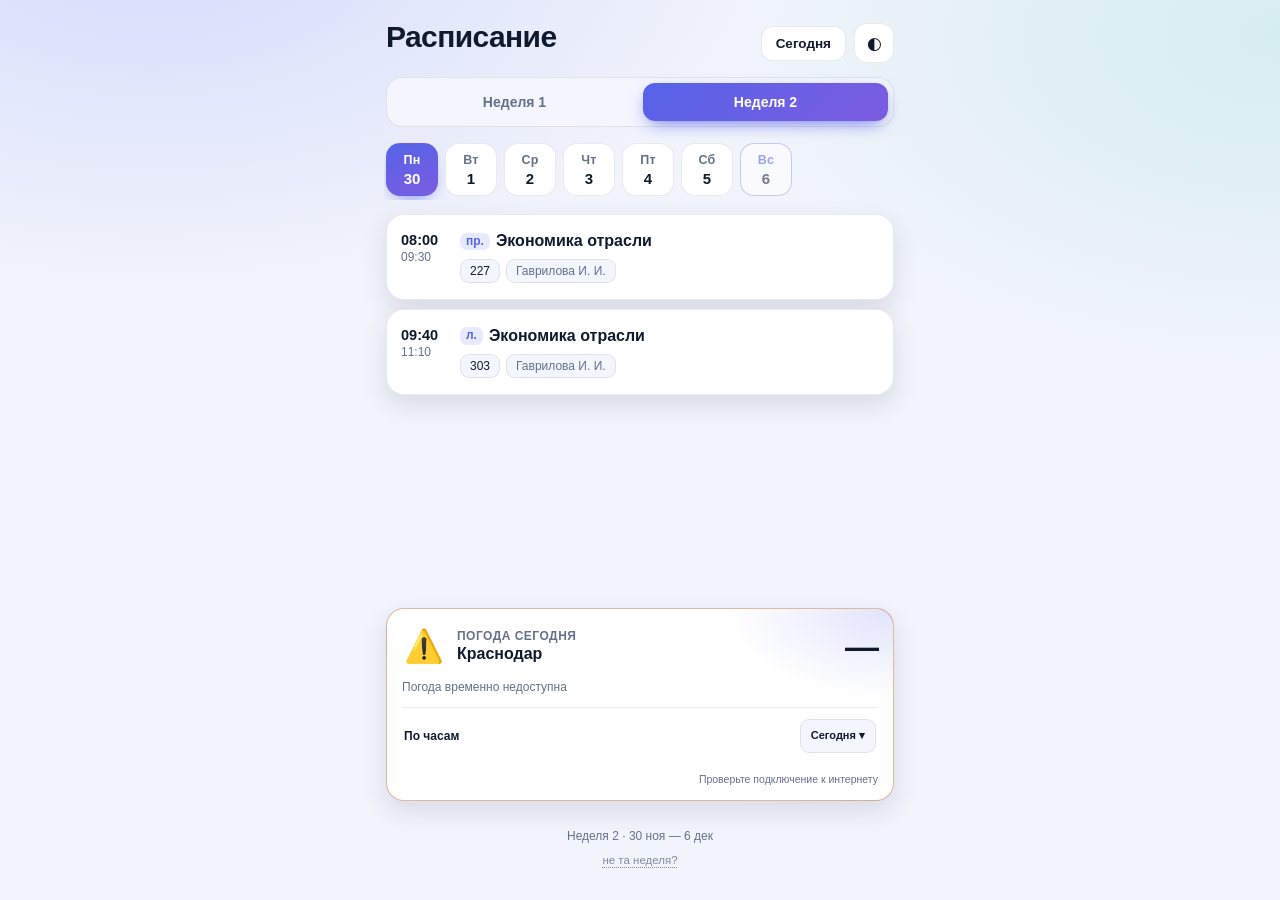
==== raspisanie-standalone.html @ 2f6483bb "Добавить всплывающую кнопку обновления" ====
<!doctype html>
<html lang="ru" data-theme="dark">
<head>
  <meta charset="utf-8">
  <meta name="viewport" content="width=device-width, initial-scale=1, viewport-fit=cover">
  <meta name="theme-color" content="#0d1220">
  <title>Расписание занятий</title>
  <link rel="icon" href="data:image/svg+xml,%3Csvg%20xmlns%3D%22http%3A%2F%2Fwww.w3.org%2F2000%2Fsvg%22%20viewBox%3D%220%200%20512%20512%22%20width%3D%22512%22%20height%3D%22512%22%3E%20%3Cdefs%3E%20%3ClinearGradient%20id%3D%22g%22%20x1%3D%220%22%20y1%3D%220%22%20x2%3D%221%22%20y2%3D%221%22%3E%20%3Cstop%20offset%3D%220%22%20stop-color%3D%22%237b8cff%22%2F%3E%20%3Cstop%20offset%3D%221%22%20stop-color%3D%22%23a78bfa%22%2F%3E%20%3C%2FlinearGradient%3E%20%3C%2Fdefs%3E%20%3Crect%20width%3D%22512%22%20height%3D%22512%22%20rx%3D%22116%22%20fill%3D%22url(%23g)%22%2F%3E%20%3Crect%20x%3D%22108%22%20y%3D%22132%22%20width%3D%22296%22%20height%3D%22252%22%20rx%3D%2240%22%20fill%3D%22%23ffffff%22%20fill-opacity%3D%220.97%22%2F%3E%20%3Crect%20x%3D%22108%22%20y%3D%22132%22%20width%3D%22296%22%20height%3D%2272%22%20rx%3D%2240%22%20fill%3D%22%23e6e9ff%22%2F%3E%20%3Crect%20x%3D%22108%22%20y%3D%22176%22%20width%3D%22296%22%20height%3D%2228%22%20fill%3D%22%23e6e9ff%22%2F%3E%20%3Crect%20x%3D%22164%22%20y%3D%22112%22%20width%3D%2226%22%20height%3D%2256%22%20rx%3D%2213%22%20fill%3D%22%232a3170%22%2F%3E%20%3Crect%20x%3D%22322%22%20y%3D%22112%22%20width%3D%2226%22%20height%3D%2256%22%20rx%3D%2213%22%20fill%3D%22%232a3170%22%2F%3E%20%3Crect%20x%3D%22148%22%20y%3D%22244%22%20width%3D%2276%22%20height%3D%2220%22%20rx%3D%2210%22%20fill%3D%22%237b8cff%22%2F%3E%20%3Crect%20x%3D%22244%22%20y%3D%22244%22%20width%3D%22120%22%20height%3D%2220%22%20rx%3D%2210%22%20fill%3D%22%23c9cffb%22%2F%3E%20%3Crect%20x%3D%22148%22%20y%3D%22294%22%20width%3D%22120%22%20height%3D%2220%22%20rx%3D%2210%22%20fill%3D%22%23c9cffb%22%2F%3E%20%3Crect%20x%3D%22288%22%20y%3D%22294%22%20width%3D%2276%22%20height%3D%2220%22%20rx%3D%2210%22%20fill%3D%22%237b8cff%22%2F%3E%20%3Crect%20x%3D%22148%22%20y%3D%22344%22%20width%3D%2276%22%20height%3D%2220%22%20rx%3D%2210%22%20fill%3D%22%23c9cffb%22%2F%3E%20%3C%2Fsvg%3E">

  <meta name="apple-mobile-web-app-capable" content="yes">
  <meta name="mobile-web-app-capable" content="yes">
  <meta name="apple-mobile-web-app-status-bar-style" content="black-translucent">
  <meta name="apple-mobile-web-app-title" content="Расписание">

  <style>
:root {
  color-scheme: dark;
  --bg: #0d1220;
  --bg-glow-1: rgba(110, 130, 255, .18);
  --bg-glow-2: rgba(70, 200, 180, .12);
  --surface: #172033;
  --surface-2: #1e2942;
  --text: #e9eefb;
  --muted: #93a1c0;
  --line: rgba(255, 255, 255, .09);
  --accent: #7b8cff;
  --accent-2: #a78bfa;
  --accent-ink: #0b1020;
  --now: #4ade80;
  --radius: 18px;
  --shadow: 0 12px 32px rgba(0, 0, 0, .32);
}

html[data-theme="light"] {
  color-scheme: light;
  --bg: #f1f4fb;
  --bg-glow-1: rgba(110, 130, 255, .22);
  --bg-glow-2: rgba(70, 200, 180, .16);
  --surface: #ffffff;
  --surface-2: #f4f6fd;
  --text: #101a2e;
  --muted: #64708c;
  --line: rgba(16, 26, 46, .09);
  --accent: #5563e8;
  --accent-2: #7c5ce0;
  --accent-ink: #ffffff;
  --now: #12a05a;
  --shadow: 0 10px 26px rgba(30, 45, 80, .12);
}

* { box-sizing: border-box; }

html, body {
  margin: 0;
  padding: 0;
  min-height: 100%;
}

body {
  background:
    radial-gradient(900px 520px at 12% -8%, var(--bg-glow-1), transparent 70%),
    radial-gradient(760px 460px at 100% 4%, var(--bg-glow-2), transparent 72%),
    var(--bg);
  background-attachment: fixed;
  color: var(--text);
  font-family: -apple-system, BlinkMacSystemFont, "Segoe UI", Roboto, "Helvetica Neue", Arial, sans-serif;
  -webkit-font-smoothing: antialiased;
  -webkit-tap-highlight-color: transparent;
}

.app {
  max-width: 540px;
  margin: 0 auto;
  min-height: 100dvh;
  display: flex;
  flex-direction: column;
  gap: 14px;
  padding: calc(env(safe-area-inset-top, 0px) + 16px) 16px calc(env(safe-area-inset-bottom, 0px) + 28px);
}

/* ---------- шапка ---------- */

.topbar {
  display: flex;
  align-items: flex-start;
  justify-content: space-between;
  gap: 12px;
  padding-top: 4px;
}

.titles h1 {
  margin: 0;
  font-size: 27px;
  font-weight: 700;
  letter-spacing: -.02em;
}

.subtitle {
  margin: 4px 0 0;
  font-size: 13.5px;
  color: var(--muted);
  min-height: 18px;
}

.topbar-actions {
  display: flex;
  align-items: center;
  gap: 8px;
  padding-top: 3px;
}

.icon-btn {
  width: 40px;
  height: 40px;
  flex: none;
  border-radius: 13px;
  border: 1px solid var(--line);
  background: var(--surface);
  color: var(--text);
  font-size: 17px;
  line-height: 1;
  cursor: pointer;
  display: grid;
  place-items: center;
  transition: transform .12s ease, background .15s ease;
}

.icon-btn:active { transform: scale(.94); }

.icon-btn.is-off {
  opacity: .45;
  filter: grayscale(.4);
}

.ghost-btn {
  border: 1px solid var(--line);
  background: var(--surface);
  color: var(--text);
  font: inherit;
  font-size: 13.5px;
  font-weight: 600;
  padding: 9px 14px;
  border-radius: 12px;
  cursor: pointer;
  transition: transform .12s ease;
}

.ghost-btn:active { transform: scale(.96); }

/* ---------- погода ---------- */

.weather-card {
  padding: 15px;
  border: 1px solid color-mix(in srgb, var(--accent) 28%, var(--line));
  border-radius: var(--radius);
  background:
    radial-gradient(220px 120px at 100% 0%, color-mix(in srgb, var(--accent) 18%, transparent), transparent 75%),
    var(--surface);
  box-shadow: var(--shadow);
}

.weather-main {
  display: flex;
  align-items: center;
  gap: 11px;
}

.weather-icon {
  width: 44px;
  height: 44px;
  display: grid;
  place-items: center;
  flex: none;
  font-size: 32px;
  line-height: 1;
}

.weather-heading { min-width: 0; }

.weather-kicker {
  margin: 0;
  font-size: 12px;
  color: var(--muted);
  text-transform: uppercase;
  letter-spacing: .04em;
  font-weight: 700;
}

.weather-place {
  margin: 2px 0 0;
  font-size: 16px;
  font-weight: 700;
}

.weather-temp {
  margin-left: auto;
  font-size: 34px;
  font-weight: 750;
  line-height: 1;
  letter-spacing: -.03em;
  font-variant-numeric: tabular-nums;
}

.weather-details {
  display: flex;
  flex-wrap: wrap;
  gap: 6px 10px;
  margin-top: 12px;
  color: var(--muted);
  font-size: 12px;
}

.weather-details span:not(:first-child)::before {
  content: '·';
  margin-right: 10px;
  color: var(--accent);
}

.weather-forecast {
  display: none;
}

.weather-day {
  min-width: 0;
  display: flex;
  flex-direction: column;
  align-items: center;
  gap: 4px;
  padding: 9px 5px 8px;
  border-radius: 12px;
  background: var(--surface-2);
  border: 1px solid var(--line);
  text-align: center;
}

.weather-day-name {
  font-size: 11px;
  color: var(--muted);
  text-transform: capitalize;
}

.weather-day-icon { font-size: 22px; line-height: 1.1; }

.weather-day-temp {
  font-size: 14px;
  font-weight: 700;
  font-variant-numeric: tabular-nums;
}

.weather-day-temp small {
  color: var(--muted);
  font-size: 12px;
  font-weight: 500;
}

.weather-day-rain {
  min-height: 14px;
  color: var(--muted);
  font-size: 10px;
  white-space: nowrap;
}

.weather-hourly-block {
  margin-top: 13px;
  padding-top: 11px;
  border-top: 1px solid var(--line);
}

.weather-hourly-label {
  display: flex;
  align-items: center;
  justify-content: space-between;
  gap: 8px;
  padding: 0 2px;
  color: var(--text);
  font-size: 12px;
  font-weight: 700;
}

.weather-day-button {
  min-height: 34px;
  padding: 6px 10px;
  border: 1px solid var(--line);
  border-radius: 9px;
  background: var(--surface-2);
  color: var(--text);
  font: inherit;
  font-size: 11px;
  font-weight: 650;
  cursor: pointer;
}

.weather-day-button:active { transform: scale(.97); }

.weather-day-menu {
  display: flex;
  flex-wrap: wrap;
  gap: 6px;
  margin-top: 8px;
  padding: 7px;
  border: 1px solid var(--line);
  border-radius: 11px;
  background: var(--surface-2);
}

.weather-day-menu[hidden] { display: none; }

.weather-day-option {
  flex: 1 1 70px;
  min-height: 32px;
  padding: 6px 8px;
  border: 1px solid var(--line);
  border-radius: 8px;
  background: var(--surface);
  color: var(--muted);
  font: inherit;
  font-size: 11px;
  cursor: pointer;
}

.weather-day-option[aria-selected="true"] {
  border-color: transparent;
  background: linear-gradient(135deg, var(--accent), var(--accent-2));
  color: var(--accent-ink);
}

.weather-hourly {
  display: flex;
  gap: 7px;
  overflow-x: auto;
  padding: 8px 2px 2px;
  scrollbar-width: thin;
  scrollbar-color: var(--accent) transparent;
  -webkit-overflow-scrolling: touch;
}

.weather-hourly::-webkit-scrollbar { height: 4px; }
.weather-hourly::-webkit-scrollbar-thumb { background: var(--accent); border-radius: 99px; }

.weather-hour {
  flex: 0 0 57px;
  display: flex;
  flex-direction: column;
  align-items: center;
  gap: 4px;
  padding: 7px 4px 6px;
  border: 1px solid var(--line);
  border-radius: 10px;
  background: var(--surface-2);
  text-align: center;
}

.weather-hour-time {
  color: var(--muted);
  font-size: 10px;
  white-space: nowrap;
}

.weather-hour-icon { font-size: 20px; line-height: 1.1; }
.weather-hour strong { font-size: 13px; font-variant-numeric: tabular-nums; }
.weather-hour-rain { color: var(--muted); font-size: 10px; }
.weather-hourly-empty { color: var(--muted); font-size: 11px; padding: 8px 2px; }

.weather-status {
  margin: 10px 0 0;
  color: var(--muted);
  font-size: 10.5px;
  text-align: right;
}

.weather-card.is-loading { opacity: .72; }
.weather-card.is-error { border-color: color-mix(in srgb, var(--orange, #d5803b) 45%, var(--line)); }

/* ---------- переключатель недель ---------- */

.week-switch {
  display: flex;
  gap: 6px;
  padding: 5px;
  background: var(--surface-2);
  border: 1px solid var(--line);
  border-radius: 16px;
}

.week-switch button {
  flex: 1 1 0;
  min-width: 0;
  padding: 11px 8px;
  border: 0;
  border-radius: 12px;
  background: transparent;
  color: var(--muted);
  font: inherit;
  font-size: 14px;
  font-weight: 600;
  white-space: nowrap;
  overflow: hidden;
  text-overflow: ellipsis;
  cursor: pointer;
  transition: background .18s ease, color .18s ease, box-shadow .18s ease;
}

.week-switch button[aria-selected="true"] {
  background: linear-gradient(135deg, var(--accent), var(--accent-2));
  color: var(--accent-ink);
  box-shadow: 0 6px 18px -6px var(--accent);
}

/* ---------- дни ---------- */

.day-tabs {
  display: flex;
  gap: 7px;
  overflow-x: auto;
  overflow-y: hidden;
  scrollbar-width: none;
  -webkit-overflow-scrolling: touch;
  padding: 2px 2px 4px;
  margin: 0 -2px;
}

.day-tabs::-webkit-scrollbar { display: none; }

.day-tab {
  flex: 0 0 auto;
  min-width: 52px;
  padding: 9px 10px 8px;
  border-radius: 14px;
  border: 1px solid var(--line);
  background: var(--surface);
  color: var(--muted);
  cursor: pointer;
  display: flex;
  flex-direction: column;
  align-items: center;
  gap: 3px;
  font: inherit;
  transition: background .18s ease, color .18s ease, transform .12s ease, border-color .18s ease;
}

.day-tab:active { transform: scale(.96); }

.day-tab .d-name {
  font-size: 12.5px;
  font-weight: 600;
  letter-spacing: .02em;
}

.day-tab .d-date {
  font-size: 15px;
  font-weight: 700;
  color: var(--text);
}

.day-tab[aria-current="true"] {
  border-color: color-mix(in srgb, var(--accent) 55%, transparent);
}

.day-tab.is-today .d-name { color: var(--accent); }

.day-tab[aria-selected="true"] {
  background: linear-gradient(160deg, var(--accent), var(--accent-2));
  border-color: transparent;
  color: var(--accent-ink);
  box-shadow: 0 8px 20px -10px var(--accent);
}

.day-tab[aria-selected="true"] .d-date,
.day-tab[aria-selected="true"] .d-name { color: var(--accent-ink); }

.day-tab.is-empty { opacity: .55; }

/* ---------- список пар ---------- */

.content {
  display: flex;
  flex-direction: column;
  gap: 9px;
  flex: 1 1 auto;
}

.content.still .lesson { animation: none; }

/* ---------- плашка-отчёт «до начала пары» ---------- */

.status {
  display: flex;
  flex-direction: column;
  gap: 2px;
  padding: 14px 16px;
  border-radius: var(--radius);
  border: 1px solid color-mix(in srgb, var(--accent) 38%, transparent);
  background:
    linear-gradient(180deg, color-mix(in srgb, var(--accent) 14%, transparent), transparent 70%),
    var(--surface);
  box-shadow: var(--shadow);
}

.status-label {
  font-size: 12px;
  font-weight: 600;
  letter-spacing: .04em;
  text-transform: uppercase;
  color: var(--muted);
}

.status-value {
  font-size: 30px;
  font-weight: 750;
  line-height: 1.15;
  letter-spacing: -.02em;
  color: var(--text);
  font-variant-numeric: tabular-nums;
}

.status-sub {
  font-size: 13px;
  color: var(--muted);
  overflow-wrap: anywhere;
}

.status-live {
  border-color: color-mix(in srgb, var(--now) 45%, transparent);
  background:
    linear-gradient(180deg, color-mix(in srgb, var(--now) 14%, transparent), transparent 70%),
    var(--surface);
}

.status-live .status-value { color: var(--now); }

.status-done {
  flex-direction: row;
  align-items: baseline;
  gap: 8px;
  border-color: var(--line);
  background: var(--surface);
  box-shadow: none;
}

.status-done .status-label { color: var(--text); }

.t-left {
  margin-top: 3px;
  font-size: 11px;
  font-weight: 700;
  color: var(--accent);
  white-space: nowrap;
}

.lesson.now .t-left { color: var(--now); }

.lesson {
  position: relative;
  display: flex;
  gap: 13px;
  align-items: flex-start;
  padding: 14px 14px 14px 12px;
  background: var(--surface);
  border: 1px solid var(--line);
  border-radius: var(--radius);
  box-shadow: var(--shadow);
  animation: rise .26s ease both;
}

@keyframes rise {
  from { opacity: 0; transform: translateY(6px); }
  to { opacity: 1; transform: none; }
}

.lesson.past { opacity: .5; }

.lesson.now {
  border-color: color-mix(in srgb, var(--now) 55%, transparent);
  box-shadow: 0 0 0 1px color-mix(in srgb, var(--now) 30%, transparent), var(--shadow);
}

.lesson-time {
  flex: 0 0 auto;
  display: flex;
  flex-direction: column;
  gap: 2px;
  padding-top: 1px;
  min-width: 46px;
  font-variant-numeric: tabular-nums;
}

.lesson-time .t-start {
  font-size: 14.5px;
  font-weight: 700;
}

.lesson-time .t-end {
  font-size: 12px;
  color: var(--muted);
}

.lesson-body {
  min-width: 0;
  flex: 1 1 auto;
}

.lesson-subject {
  margin: 0;
  font-size: 16px;
  font-weight: 650;
  line-height: 1.3;
  overflow-wrap: anywhere;
  padding-right: 54px;
}

.lesson-subject .kind {
  display: inline-block;
  margin-right: 6px;
  padding: 1px 6px;
  border-radius: 7px;
  background: var(--accent-soft, rgba(123, 140, 255, .18));
  color: var(--accent);
  font-size: 12px;
  font-weight: 700;
  vertical-align: 1.5px;
}

.lesson-meta {
  margin: 7px 0 0;
  display: flex;
  flex-wrap: wrap;
  gap: 6px;
}

.chip {
  display: inline-flex;
  align-items: center;
  gap: 4px;
  padding: 4px 9px;
  border-radius: 9px;
  background: var(--surface-2);
  border: 1px solid var(--line);
  font-size: 12px;
  color: var(--muted);
  font-weight: 500;
}

.chip.room { color: var(--text); }

.lesson-note {
  margin: 7px 0 0;
  font-size: 12.5px;
  color: var(--muted);
  font-style: italic;
}

.badge-now {
  position: absolute;
  top: 11px;
  right: 11px;
  font-size: 10.5px;
  font-weight: 700;
  letter-spacing: .04em;
  text-transform: uppercase;
  color: var(--now);
  background: color-mix(in srgb, var(--now) 14%, transparent);
  border: 1px solid color-mix(in srgb, var(--now) 35%, transparent);
  border-radius: 999px;
  padding: 3px 8px;
}

/* ---------- пустое состояние ---------- */

.empty {
  display: flex;
  flex-direction: column;
  align-items: center;
  justify-content: center;
  gap: 8px;
  text-align: center;
  padding: 52px 18px;
  color: var(--muted);
  border: 1px dashed var(--line);
  border-radius: var(--radius);
  background: color-mix(in srgb, var(--surface) 55%, transparent);
}

.empty .emoji { font-size: 34px; line-height: 1; }
.empty .title { font-size: 15.5px; font-weight: 650; color: var(--text); }
.empty .hint { font-size: 13px; max-width: 260px; line-height: 1.45; }

/* ---------- подвал ---------- */

.footnote {
  margin-top: auto;
  padding-top: 12px;
  display: flex;
  flex-direction: column;
  align-items: center;
  gap: 4px;
  font-size: 12px;
  color: var(--muted);
  line-height: 1.5;
}

.link-btn {
  border: 0;
  background: none;
  padding: 3px 6px;
  font: inherit;
  font-size: 11.5px;
  color: var(--muted);
  text-decoration: underline;
  text-decoration-style: dotted;
  text-underline-offset: 3px;
  cursor: pointer;
  opacity: .8;
}

.link-btn:active { opacity: 1; }

@media (min-width: 480px) {
  .titles h1 { font-size: 30px; }
  .lesson { padding: 16px 16px 16px 14px; }
}

@media (max-width: 370px) {
  .weather-details { gap: 5px 8px; }
  .weather-details span:not(:first-child)::before { margin-right: 8px; }
  .weather-day-rain { font-size: 9px; }
}

.app-update-btn {
  position: fixed;
  z-index: 20;
  left: 50%;
  bottom: calc(env(safe-area-inset-bottom, 0px) + 16px);
  transform: translateX(-50%);
  min-height: 44px;
  max-width: calc(100vw - 32px);
  padding: 11px 18px;
  border: 1px solid color-mix(in srgb, var(--accent) 55%, transparent);
  border-radius: 13px;
  background: linear-gradient(135deg, var(--accent), var(--accent-2));
  color: var(--accent-ink);
  font: inherit;
  font-size: 13px;
  font-weight: 750;
  box-shadow: 0 10px 28px color-mix(in srgb, var(--accent) 38%, transparent);
  cursor: pointer;
  animation: update-pop .22s ease both;
}

.app-update-btn:disabled { opacity: .75; cursor: wait; }

@keyframes update-pop {
  from { opacity: 0; transform: translate(-50%, 12px); }
  to { opacity: 1; transform: translate(-50%, 0); }
}

@media (prefers-reduced-motion: reduce) {
  *, *::before, *::after { animation: none !important; transition: none !important; }
}

</style>
</head>
<body>
  <div class="app">
    <header class="topbar">
      <div class="titles">
        <h1>Расписание</h1>
        <p class="subtitle" id="groupName"></p>
      </div>
      <div class="topbar-actions">
        <button type="button" class="ghost-btn" id="todayBtn" hidden>Сегодня</button>
        <button type="button" class="icon-btn" id="themeBtn" aria-label="Сменить тему" title="Сменить тему">◐</button>
      </div>
    </header>

    <div class="week-switch" id="weekSwitch" role="tablist" aria-label="Выбор недели"></div>

    <nav class="day-tabs" id="dayTabs" aria-label="День недели"></nav>

    <main class="content" id="content"></main>

    <section class="weather-card is-loading" id="weatherCard" aria-labelledby="weatherTitle">
      <div class="weather-main">
        <div class="weather-icon" id="weatherIcon" aria-hidden="true">☀️</div>
        <div class="weather-heading">
          <p class="weather-kicker" id="weatherTitle">Погода сегодня</p>
          <p class="weather-place">Краснодар</p>
        </div>
        <div class="weather-temp" id="weatherTemp" aria-label="Температура">—</div>
      </div>
      <div class="weather-details" id="weatherDetails"></div>
      <div class="weather-forecast" id="weatherForecast" aria-label="Прогноз на ближайшие дни"></div>
      <div class="weather-hourly-block">
        <div class="weather-hourly-label">
          <span>По часам</span>
          <button type="button" class="weather-day-button" id="weatherDayButton" aria-haspopup="listbox" aria-expanded="false">Сегодня ▾</button>
        </div>
        <div class="weather-day-menu" id="weatherDayMenu" role="listbox" hidden></div>
        <div class="weather-hourly" id="weatherHourly" aria-label="Почасовой прогноз"></div>
      </div>
      <p class="weather-status" id="weatherStatus">Загружаем прогноз…</p>
    </section>

    <footer class="footnote" id="footnote"></footer>
  </div>

  <button type="button" class="app-update-btn" id="appUpdateBtn" hidden>
    Обновить приложение
  </button>

  <script>
/*
  ДАННЫЕ РАСПИСАНИЯ
  -----------------
  Всё расписание живёт здесь. Приложение (app.js) рисует его само.

  zones:
    days  — mon, tue, wed, thu, fri, sat, sun (день можно не указывать, если пар нет)
    пара  — start/end "ЧЧ:ММ", subject, kind ("пр." / "л." / "лаб."),
            room, teacher, note (необязательно)

  weeks — список недель. Их может быть 2, 3, сколько угодно:
          приложение переключает их по кругу.

  meta.semesterStart — понедельник недели №1 (или любая дата внутри неё).
          От этой даты считается, какая неделя идёт сейчас.
*/

globalThis.SCHEDULE = {
  meta: {
    group: "",                        // можно вписать группу — появится под заголовком
    semesterStart: "2026-09-01",      // от этой даты считается номер недели
    minutesOnly: false,               // true — счётчик всегда только в минутах («474 мин»),
                                      // false — с часами для долгих промежутков («7 ч 54 мин»)
    notifyBefore: 120,                // за сколько минут до первой пары напоминать
  },

  weeks: [
    {
      label: "Неделя 1",
      days: {
        mon: [
          { start: "08:00", end: "09:30", kind: "пр.", subject: "Технология разработки ПО", room: "119", teacher: "Цебренко К. Н." },
          { start: "09:40", end: "11:10", kind: "л.",  subject: "Экономика отрасли", room: "303", teacher: "Гаврилова И. И." },
        ],
        tue: [
          { start: "08:00", end: "09:30", kind: "л.",  subject: "Основы предпринимательства", room: "303", teacher: "Шаулухова Н. Б." },
          { start: "09:40", end: "11:10", kind: "пр.", subject: "Безопасность жизнедеятельности", room: "227", teacher: "Горовенко Д. В." },
          { start: "11:30", end: "13:00", kind: "пр.", subject: "Теория вероятностей и мат. статистика", room: "227", teacher: "Селюдина О. В." },
        ],
        wed: [
          { start: "09:40", end: "11:10", kind: "л.",  subject: "Безопасность жизнедеятельности", room: "303", teacher: "Горовенко Д. В." },
          { start: "11:30", end: "13:00", kind: "пр.", subject: "Технология разработки и защиты БД", room: "126", teacher: "Бобровская Н. С." },
        ],
        thu: [
          { start: "08:00", end: "09:30", kind: "пр.", subject: "Технология разработки ПО", room: "119", teacher: "Цебренко К. Н." },
          { start: "09:40", end: "11:10", kind: "л.",  subject: "Технология разработки и защиты БД", room: "303", teacher: "Бобровская Н. С." },
        ],
        fri: [
          { start: "08:00", end: "09:30", kind: "л.",  subject: "Технология разработки ПО", room: "303", teacher: "Цебренко К. Н." },
          { start: "09:40", end: "11:10", kind: "пр.", subject: "Технология разработки и защиты БД", room: "126", teacher: "Бобровская Н. С." },
          { start: "11:30", end: "13:00", kind: "л.",  subject: "Психология общения", room: "303", teacher: "Шаповалова Е. В." },
        ],
        sat: [
          { start: "08:00", end: "09:30", kind: "пр.", subject: "Основы предпринимательства", room: "227", teacher: "Шаулухова Н. Б." },
          { start: "09:40", end: "11:10", kind: "пр.", subject: "Физическая культура", room: "с/зал" },
          { start: "11:30", end: "13:00", kind: "пр.", subject: "Иностранный язык", room: "227", teacher: "Говоруха Я. А." },
        ],
        sun: [],
      },
    },

    {
      label: "Неделя 2",
      days: {
        mon: [
          { start: "08:00", end: "09:30", kind: "пр.", subject: "Экономика отрасли", room: "227", teacher: "Гаврилова И. И." },
          { start: "09:40", end: "11:10", kind: "л.",  subject: "Экономика отрасли", room: "303", teacher: "Гаврилова И. И." },
        ],
        tue: [
          { start: "08:00", end: "09:30", kind: "л.",  subject: "Теория вероятностей и мат. статистика", room: "303", teacher: "Селюдина О. В." },
          { start: "09:40", end: "11:10", kind: "пр.", subject: "Безопасность жизнедеятельности", room: "227", teacher: "Горовенко Д. В." },
        ],
        wed: [
          { start: "09:40", end: "11:10", kind: "л.",  subject: "Безопасность жизнедеятельности", room: "303", teacher: "Горовенко Д. В." },
          { start: "11:30", end: "13:00", kind: "пр.", subject: "Технология разработки и защиты БД", room: "126", teacher: "Бобровская Н. С." },
          { start: "13:10", end: "14:40", kind: "пр.", subject: "Психология общения", room: "201", teacher: "Шаповалова Е. В." },
        ],
        thu: [
          { start: "08:00", end: "09:30", kind: "пр.", subject: "Технология разработки ПО", room: "119", teacher: "Цебренко К. Н." },
          { start: "09:40", end: "11:10", kind: "л.",  subject: "Технология разработки и защиты БД", room: "303", teacher: "Бобровская Н. С." },
        ],
        fri: [
          { start: "08:00", end: "09:30", kind: "л.",  subject: "Технология разработки ПО", room: "303", teacher: "Цебренко К. Н." },
          { start: "09:40", end: "11:10", kind: "пр.", subject: "Теория вероятностей и мат. статистика", room: "227", teacher: "Селюдина О. В." },
          { start: "11:30", end: "13:00", kind: "л.",  subject: "Психология общения", room: "303", teacher: "Шаповалова Е. В." },
        ],
        sat: [
          { start: "08:00", end: "09:30", kind: "пр.", subject: "Основы предпринимательства", room: "227", teacher: "Шаулухова Н. Б." },
          { start: "09:40", end: "11:10", kind: "пр.", subject: "Физическая культура", room: "с/зал" },
          { start: "11:30", end: "13:00", kind: "пр.", subject: "Иностранный язык", room: "227", teacher: "Говоруха Я. А." },
        ],
        sun: [],
      },
    },
  ],
};

</script>
  <script>
(function () {
  'use strict';

  const DATA = window.SCHEDULE;
  const contentEl = document.getElementById('content');

  if (!DATA || !Array.isArray(DATA.weeks) || DATA.weeks.length === 0) {
    contentEl.innerHTML =
      '<div class="empty"><div class="emoji">⚠️</div>' +
      '<div class="title">Нет данных</div>' +
      '<div class="hint">Проверьте файл schedule.js рядом с приложением.</div></div>';
    return;
  }

  const WEEKS = DATA.weeks;
  const N = WEEKS.length;
  const MINUTES_ONLY = !!(DATA.meta && DATA.meta.minutesOnly);

  const DAYS = [
    { key: 'mon', short: 'Пн', full: 'Понедельник' },
    { key: 'tue', short: 'Вт', full: 'Вторник' },
    { key: 'wed', short: 'Ср', full: 'Среда' },
    { key: 'thu', short: 'Чт', full: 'Четверг' },
    { key: 'fri', short: 'Пт', full: 'Пятница' },
    { key: 'sat', short: 'Сб', full: 'Суббота' },
    { key: 'sun', short: 'Вс', full: 'Воскресенье' },
  ];

  const MONTHS = ['янв', 'фев', 'мар', 'апр', 'мая', 'июн', 'июл', 'авг', 'сен', 'окт', 'ноя', 'дек'];

  /* ---------------- даты ---------------- */

  function startOfDay(d) {
    const x = new Date(d);
    x.setHours(0, 0, 0, 0);
    return x;
  }

  function mondayOf(date) {
    const d = startOfDay(date);
    d.setDate(d.getDate() - ((d.getDay() + 6) % 7));
    return d;
  }

  function parseDate(str) {
    if (!str) return null;
    const m = /^(\d{4})-(\d{2})-(\d{2})$/.exec(String(str).trim());
    if (!m) return null;
    const d = new Date(Number(m[1]), Number(m[2]) - 1, Number(m[3]));
    return isNaN(d.getTime()) ? null : d;
  }

  function addDays(date, n) {
    const d = new Date(date);
    d.setDate(d.getDate() + n);
    return d;
  }

  function daysBetween(a, b) {
    return Math.round((startOfDay(b) - startOfDay(a)) / 86400000);
  }

  const TODAY = new Date();
  const TODAY_IDX = (TODAY.getDay() + 6) % 7;
  const BASE_MONDAY = mondayOf(TODAY);

  const semesterStart = parseDate(DATA.meta && DATA.meta.semesterStart);

  function rawCycleIndex(monday) {
    if (!semesterStart) return 0;
    const passed = Math.floor(daysBetween(mondayOf(semesterStart), monday) / 7);
    return ((passed % N) + N) % N;
  }

  function loadCalib() {
    try {
      const v = parseInt(localStorage.getItem('schedule.calib'), 10);
      return Number.isFinite(v) ? ((v % N) + N) % N : 0;
    } catch (e) {
      return 0;
    }
  }

  function saveCalib(v) {
    try { localStorage.setItem('schedule.calib', String((v % N + N) % N)); } catch (e) { /* ignore */ }
  }

  let calib = loadCalib();

  function autoIndex() {
    return (rawCycleIndex(BASE_MONDAY) + calib) % N;
  }

  /* ---------------- состояние ---------------- */

  const state = {
    offset: 0,
    day: TODAY_IDX,
  };

  function currentWeek() {
    return WEEKS[(autoIndex() + state.offset) % N] || WEEKS[0];
  }

  function shownMonday() {
    return addDays(BASE_MONDAY, state.offset * 7);
  }

  function hasLessons(week, dayKey) {
    const list = week && week.days && week.days[dayKey];
    return Array.isArray(list) && list.length > 0;
  }

  function lessonsFor(week, dayKey) {
    const list = week && week.days && week.days[dayKey];
    return Array.isArray(list) ? list.slice() : [];
  }

  (function pickSmartDay() {
    if (hasLessons(currentWeek(), DAYS[TODAY_IDX].key)) return;
    for (let i = 0; i < 7; i++) {
      const idx = (TODAY_IDX + i) % 7;
      if (hasLessons(currentWeek(), DAYS[idx].key)) { state.day = idx; return; }
    }
    state.day = TODAY_IDX < 5 ? TODAY_IDX : 0;
  })();

  /* ---------------- время ---------------- */

  function toMinutes(hhmm) {
    const m = /^(\d{1,2})[:.\-](\d{2})$/.exec(String(hhmm || '').trim());
    if (!m) return null;
    return Number(m[1]) * 60 + Number(m[2]);
  }

  function nowMinutes() {
    const d = new Date();
    return d.getHours() * 60 + d.getMinutes();
  }

  /** «47 мин» / «2 ч 05 мин» — минуты всегда на первом месте. */
  function humanMinutes(total) {
    const m = Math.max(0, Math.round(total));
    if (MINUTES_ONLY || m < 60) return m + ' мин';
    const h = Math.floor(m / 60);
    const rest = m % 60;
    return h + ' ч' + (rest ? ' ' + String(rest).padStart(2, '0') + ' мин' : '');
  }

  /* ---------------- элементы ---------------- */

  const weekSwitchEl = document.getElementById('weekSwitch');
  const dayTabsEl = document.getElementById('dayTabs');
  const groupNameEl = document.getElementById('groupName');
  const footnoteEl = document.getElementById('footnote');
  const todayBtn = document.getElementById('todayBtn');
  const themeBtn = document.getElementById('themeBtn');
  const weatherCard = document.getElementById('weatherCard');
  const weatherIcon = document.getElementById('weatherIcon');
  const weatherTemp = document.getElementById('weatherTemp');
  const weatherDetails = document.getElementById('weatherDetails');
  const weatherForecast = document.getElementById('weatherForecast');
  const weatherHourly = document.getElementById('weatherHourly');
  const weatherDayButton = document.getElementById('weatherDayButton');
  const weatherDayMenu = document.getElementById('weatherDayMenu');
  const weatherStatus = document.getElementById('weatherStatus');
  const WEATHER_URL = 'https://api.open-meteo.com/v1/forecast?latitude=45.0355&longitude=38.9753&current=temperature_2m,relative_humidity_2m,apparent_temperature,weather_code,wind_speed_10m&hourly=temperature_2m,weather_code,precipitation_probability,wind_speed_10m&daily=weather_code,temperature_2m_max,temperature_2m_min,precipitation_probability_max&timezone=auto&forecast_days=4';

  if (DATA.meta && DATA.meta.group) {
    groupNameEl.textContent = DATA.meta.group;
  } else if (groupNameEl) {
    groupNameEl.hidden = true;
  }

  function esc(s) {
    return String(s == null ? '' : s)
      .replace(/&/g, '&amp;')
      .replace(/</g, '&lt;')
      .replace(/>/g, '&gt;')
      .replace(/"/g, '&quot;');
  }

  /* ---------------- погода ---------------- */

  const WEATHER_CODES = {
    0: ['☀️', 'Ясно'],
    1: ['🌤️', 'Преимущественно ясно'],
    2: ['⛅', 'Переменная облачность'],
    3: ['☁️', 'Пасмурно'],
    45: ['🌫️', 'Туман'],
    48: ['🌫️', 'Изморозь'],
    51: ['🌦️', 'Морось'],
    53: ['🌦️', 'Морось'],
    55: ['🌧️', 'Сильная морось'],
    61: ['🌦️', 'Небольшой дождь'],
    63: ['🌧️', 'Дождь'],
    65: ['🌧️', 'Сильный дождь'],
    71: ['🌨️', 'Небольшой снег'],
    73: ['🌨️', 'Снег'],
    75: ['❄️', 'Сильный снег'],
    80: ['🌦️', 'Ливни'],
    81: ['🌧️', 'Ливни'],
    82: ['⛈️', 'Сильные ливни'],
    95: ['⛈️', 'Гроза'],
    96: ['⛈️', 'Гроза с градом'],
    99: ['⛈️', 'Гроза с градом'],
  };

  function weatherInfo(code) {
    return WEATHER_CODES[Number(code)] || ['🌡️', 'Неизвестно'];
  }

  function formatWeatherTemp(value) {
    return Number.isFinite(Number(value)) ? Math.round(value) + '°' : '—';
  }

  function weatherDayLabel(dateString, index) {
    if (index === 0) return 'Сегодня';
    if (index === 1) return 'Завтра';
    const date = new Date(dateString + 'T12:00:00');
    return new Intl.DateTimeFormat('ru-RU', { weekday: 'short' })
      .format(date)
      .replace('.', '');
  }

  function weatherHourLabel(dateString, index, isCurrentDay) {
    if (isCurrentDay && index === 0) return 'Сейчас';
    return new Intl.DateTimeFormat('ru-RU', { hour: '2-digit', minute: '2-digit' })
      .format(new Date(dateString));
  }

  let selectedWeatherDay = 0;
  let latestWeatherData = null;

  function renderWeatherDayMenu(daily) {
    const dates = Array.isArray(daily.time) ? daily.time : [];
    if (!dates.length) return;
    if (selectedWeatherDay >= dates.length) selectedWeatherDay = 0;
    weatherDayButton.textContent = weatherDayLabel(dates[selectedWeatherDay], selectedWeatherDay) + ' ▾';
    weatherDayMenu.innerHTML = dates.map(function (date, index) {
      return '<button type="button" class="weather-day-option" role="option" aria-selected="' +
        (index === selectedWeatherDay ? 'true' : 'false') + '" data-weather-day="' + index + '">' +
        esc(weatherDayLabel(date, index)) + '</button>';
    }).join('');
  }

  function renderHourlyWeather(data) {
    const current = data.current || {};
    const hourly = data.hourly || {};
    const hourlyTimes = Array.isArray(hourly.time) ? hourly.time : [];
    const dayStart = selectedWeatherDay * 24;
    const morningHour = 5;
    let firstHour = dayStart + morningHour;
    if (selectedWeatherDay === 0 && current.time) {
      const currentHour = hourlyTimes.findIndex(function (time) { return time >= current.time; });
      if (currentHour >= 0) firstHour = Math.max(dayStart + morningHour, currentHour);
    }
    const hourlyItems = hourlyTimes.slice(firstHour, firstHour + 12).map(function (time, i) {
      const dataIndex = firstHour + i;
      const hourInfo = weatherInfo(hourly.weather_code && hourly.weather_code[dataIndex]);
      const chance = hourly.precipitation_probability && hourly.precipitation_probability[dataIndex];
      return '<div class="weather-hour">' +
        '<span class="weather-hour-time">' + esc(weatherHourLabel(time, i, selectedWeatherDay === 0)) + '</span>' +
        '<span class="weather-hour-icon" aria-hidden="true">' + hourInfo[0] + '</span>' +
        '<strong>' + formatWeatherTemp(hourly.temperature_2m && hourly.temperature_2m[dataIndex]) + '</strong>' +
        '<span class="weather-hour-rain">' + (chance == null ? '—' : Math.round(chance) + '%') + '</span>' +
        '</div>';
    });
    weatherHourly.innerHTML = hourlyItems.length ? hourlyItems.join('') : '<span class="weather-hourly-empty">Почасовой прогноз недоступен</span>';
  }

  function renderWeather(data) {
    latestWeatherData = data;
    const current = data.current || {};
    const daily = data.daily || {};
    const info = weatherInfo(current.weather_code);
    const humidity = Number.isFinite(Number(current.relative_humidity_2m)) ? Math.round(current.relative_humidity_2m) : '—';
    const wind = Number.isFinite(Number(current.wind_speed_10m)) ? Math.round(current.wind_speed_10m) : '—';

    weatherCard.classList.remove('is-loading', 'is-error');
    weatherIcon.textContent = info[0];
    weatherIcon.setAttribute('aria-label', info[1]);
    weatherTemp.textContent = formatWeatherTemp(current.temperature_2m);
    weatherDetails.innerHTML =
      '<span>' + esc(info[1]) + '</span>' +
      '<span>Ощущается ' + formatWeatherTemp(current.apparent_temperature) + '</span>' +
      '<span>Влажность ' + humidity + '%</span>' +
      '<span>Ветер ' + wind + ' км/ч</span>';

    weatherForecast.innerHTML = '';
    renderWeatherDayMenu(daily);
    renderHourlyWeather(data);

    const updated = current.time ? new Date(current.time).toLocaleTimeString('ru-RU', { hour: '2-digit', minute: '2-digit' }) : '';
    weatherStatus.textContent = updated ? 'Обновлено в ' + updated + ' · прогноз Open-Meteo' : 'Прогноз Open-Meteo';
  }

  function showWeatherError() {
    weatherCard.classList.remove('is-loading');
    weatherCard.classList.add('is-error');
    weatherIcon.textContent = '⚠️';
    weatherIcon.setAttribute('aria-label', 'Ошибка загрузки');
    weatherTemp.textContent = '—';
    weatherDetails.innerHTML = '<span>Погода временно недоступна</span>';
    weatherForecast.innerHTML = '';
    weatherHourly.innerHTML = '';
    weatherStatus.textContent = 'Проверьте подключение к интернету';
  }

  let weatherRequestInFlight = false;

  async function loadWeather() {
    if (!weatherCard || weatherRequestInFlight) return;
    weatherRequestInFlight = true;
    weatherCard.classList.add('is-loading');
    try {
      const response = await fetch(WEATHER_URL, { cache: 'no-store' });
      if (!response.ok) throw new Error('Weather request failed');
      renderWeather(await response.json());
    } catch (error) {
      showWeatherError();
    } finally {
      weatherRequestInFlight = false;
    }
  }

  if (weatherDayButton && weatherDayMenu) {
    weatherDayButton.addEventListener('click', function () {
      const isOpen = !weatherDayMenu.hidden;
      weatherDayMenu.hidden = isOpen;
      weatherDayButton.setAttribute('aria-expanded', String(!isOpen));
    });

    weatherDayMenu.addEventListener('click', function (event) {
      const option = event.target.closest && event.target.closest('[data-weather-day]');
      if (!option) return;
      selectedWeatherDay = Number(option.getAttribute('data-weather-day')) || 0;
      weatherDayMenu.hidden = true;
      weatherDayButton.setAttribute('aria-expanded', 'false');
      if (latestWeatherData) renderWeather(latestWeatherData);
    });

    document.addEventListener('click', function (event) {
      if (!weatherCard.contains(event.target)) {
        weatherDayMenu.hidden = true;
        weatherDayButton.setAttribute('aria-expanded', 'false');
      }
    });
  }

  /* ---------------- отрисовка ---------------- */

  function renderWeekSwitch() {
    const active = (autoIndex() + state.offset) % N;
    weekSwitchEl.innerHTML = '';

    WEEKS.forEach(function (week, i) {
      const btn = document.createElement('button');
      btn.type = 'button';
      btn.setAttribute('role', 'tab');
      btn.textContent = week.label || ('Неделя ' + (i + 1));
      btn.setAttribute('aria-selected', String(i === active));
      btn.addEventListener('click', function () {
        state.offset = (i - autoIndex() + N) % N;
        render();
      });
      weekSwitchEl.appendChild(btn);
    });
  }

  function renderDayTabs() {
    const monday = shownMonday();
    const week = currentWeek();
    dayTabsEl.innerHTML = '';

    DAYS.forEach(function (day, i) {
      const date = addDays(monday, i);
      const btn = document.createElement('button');
      btn.type = 'button';
      btn.className = 'day-tab';
      btn.setAttribute('role', 'tab');

      const isSelected = i === state.day;
      btn.setAttribute('aria-selected', String(isSelected));

      if (i === TODAY_IDX && state.offset === 0) {
        btn.classList.add('is-today');
        btn.setAttribute('aria-current', 'true');
      }
      if (!hasLessons(week, day.key)) btn.classList.add('is-empty');

      btn.innerHTML =
        '<span class="d-name">' + day.short + '</span>' +
        '<span class="d-date">' + date.getDate() + '</span>';

      btn.addEventListener('click', function () {
        state.day = i;
        render();
      });

      dayTabsEl.appendChild(btn);

      if (isSelected) {
        requestAnimationFrame(function () {
          btn.scrollIntoView({ block: 'nearest', inline: 'center', behavior: 'smooth' });
        });
      }
    });
  }

  /** Находит пару, которая идёт сейчас, и следующую по времени. */
  function pickCurrentAndNext(lessons, now) {
    let current = -1;
    let next = -1;

    lessons.forEach(function (lesson, i) {
      const s = toMinutes(lesson.start);
      const e = toMinutes(lesson.end);
      if (s == null) return;
      if (e != null && now >= s && now < e) {
        if (current === -1) current = i;
        return;
      }
      if (now < s && next === -1) next = i;
    });

    return { current: current, next: next };
  }

  function statusHTML(lessons, now) {
    const found = pickCurrentAndNext(lessons, now);

    if (found.current >= 0) {
      const lesson = lessons[found.current];
      const end = toMinutes(lesson.end);
      const left = end == null ? null : end - now;
      return '<div class="status status-live">' +
        '<span class="status-label">Идёт пара</span>' +
        '<span class="status-value">' + (left == null ? 'сейчас' : humanMinutes(left)) + '</span>' +
        '<span class="status-sub">' + (left == null ? '' : 'до конца · ') +
          esc(lesson.subject || '') + (lesson.room ? ' · ' + esc(lesson.room) : '') + '</span>' +
        '</div>';
    }

    if (found.next >= 0) {
      const lesson = lessons[found.next];
      const diff = toMinutes(lesson.start) - now;
      return '<div class="status">' +
        '<span class="status-label">До начала пары</span>' +
        '<span class="status-value">' + humanMinutes(diff) + '</span>' +
        '<span class="status-sub">' + esc(lesson.start) + ' · ' + esc(lesson.subject || '') +
          (lesson.room ? ' · ' + esc(lesson.room) : '') + '</span>' +
        '</div>';
    }

    return '<div class="status status-done">' +
      '<span class="status-label">На сегодня</span>' +
      '<span class="status-sub">пар больше нет</span>' +
      '</div>';
  }

  function renderContent(still) {
    if (still) contentEl.classList.add('still');

    const week = currentWeek();
    const dayKey = DAYS[state.day].key;
    const lessons = lessonsFor(week, dayKey);

    lessons.sort(function (a, b) {
      const am = toMinutes(a.start);
      const bm = toMinutes(b.start);
      return (am == null ? 9999 : am) - (bm == null ? 9999 : bm);
    });

    if (lessons.length === 0) {
      const isWeekend = state.day >= 5;
      contentEl.innerHTML =
        '<div class="empty">' +
        '<div class="emoji">' + (isWeekend ? '🌿' : '☕️') + '</div>' +
        '<div class="title">' + (isWeekend ? 'Выходной' : 'Пар нет') + '</div>' +
        '<div class="hint">' + esc(DAYS[state.day].full) + ' — занятий не найдено.</div>' +
        '</div>';
      if (still) requestAnimationFrame(function () { contentEl.classList.remove('still'); });
      return;
    }

    const onToday = state.offset === 0 && state.day === TODAY_IDX;
    const now = nowMinutes();
    const found = onToday ? pickCurrentAndNext(lessons, now) : { current: -1, next: -1 };

    let html = '';

    if (onToday) html += statusHTML(lessons, now);

    lessons.forEach(function (lesson, idx) {
      const start = toMinutes(lesson.start);
      const end = toMinutes(lesson.end);
      const isNow = onToday && start != null && end != null && now >= start && now < end;
      const isPast = onToday && end != null && now >= end;
      const isNext = idx === found.next;

      const cls = ['lesson'];
      if (isNow) cls.push('now');
      else if (isPast) cls.push('past');

      html += '<article class="' + cls.join(' ') + '" style="animation-delay:' + (idx * 22) + 'ms">';

      if (isNow) html += '<span class="badge-now">сейчас</span>';

      html += '<div class="lesson-time">' +
        '<span class="t-start">' + esc(lesson.start || '') + '</span>' +
        (lesson.end ? '<span class="t-end">' + esc(lesson.end) + '</span>' : '');

      if (isNext && start != null) {
        html += '<span class="t-left">через ' + humanMinutes(start - now) + '</span>';
      } else if (isNow && end != null) {
        html += '<span class="t-left">ещё ' + humanMinutes(end - now) + '</span>';
      }

      html += '</div>';

      html += '<div class="lesson-body"><p class="lesson-subject">';
      if (lesson.kind) html += '<span class="kind">' + esc(lesson.kind) + '</span>';
      html += esc(lesson.subject || 'Без названия');
      html += '</p>';

      const chips = [];
      if (lesson.room) chips.push('<span class="chip room">' + esc(lesson.room) + '</span>');
      if (lesson.teacher) chips.push('<span class="chip teacher">' + esc(lesson.teacher) + '</span>');
      if (chips.length) html += '<p class="lesson-meta">' + chips.join('') + '</p>';

      if (lesson.note) html += '<p class="lesson-note">' + esc(lesson.note) + '</p>';

      html += '</div></article>';
    });

    contentEl.innerHTML = html;

    if (still) requestAnimationFrame(function () { contentEl.classList.remove('still'); });
  }

  function renderFootnote() {
    const monday = shownMonday();
    const sunday = addDays(monday, 6);
    const week = currentWeek();

    const range =
      monday.getDate() + ' ' + MONTHS[monday.getMonth()] + ' — ' +
      sunday.getDate() + ' ' + MONTHS[sunday.getMonth()];

    footnoteEl.innerHTML =
      '<span>' + esc(week.label || 'Неделя') + ' · ' + range + '</span>' +
      '<button type="button" class="link-btn" id="calibBtn" title="Если приложение считает неделю неверно">не та неделя?</button>';
  }

  function renderTodayBtn() {
    todayBtn.hidden = state.offset === 0 && state.day === TODAY_IDX;
  }

  function render() {
    renderWeekSwitch();
    renderDayTabs();
    renderContent(false);
    renderFootnote();
    renderTodayBtn();
    document.title = (currentWeek().label || 'Расписание') + ' · Расписание';
  }

  todayBtn.addEventListener('click', function () {
    state.offset = 0;
    state.day = TODAY_IDX;
    render();
  });

  footnoteEl.addEventListener('click', function (e) {
    const btn = e.target.closest && e.target.closest('#calibBtn');
    if (!btn) return;
    calib = (calib + 1) % N;
    saveCalib(calib);
    state.offset = 0;
    render();
  });

  /* ---------------- тема ---------------- */

  function applyTheme(theme) {
    document.documentElement.setAttribute('data-theme', theme);
    const meta = document.querySelector('meta[name="theme-color"]');
    if (meta) meta.setAttribute('content', theme === 'light' ? '#f1f4fb' : '#0d1220');
    try { localStorage.setItem('schedule.theme', theme); } catch (e) { /* ignore */ }
  }

  (function initTheme() {
    let saved = null;
    try { saved = localStorage.getItem('schedule.theme'); } catch (e) { saved = null; }
    if (saved === 'light' || saved === 'dark') {
      applyTheme(saved);
    } else {
      const light = window.matchMedia && window.matchMedia('(prefers-color-scheme: light)').matches;
      applyTheme(light ? 'light' : 'dark');
    }
  })();

  themeBtn.addEventListener('click', function () {
    applyTheme(document.documentElement.getAttribute('data-theme') === 'light' ? 'dark' : 'light');
  });

  /* ---------------- живое обновление счётчика ---------------- */

  function refreshLive() {
    if (state.offset !== 0 || state.day !== TODAY_IDX) return;
    renderContent(true);
  }

  setInterval(function () {
    if (document.hidden) return;
    refreshLive();
  }, 20000);

  document.addEventListener('visibilitychange', function () {
    if (!document.hidden) {
      refreshLive();
      loadWeather();
    }
  });

  render();
  loadWeather();
  setInterval(function () {
    if (!document.hidden) loadWeather();
  }, 30 * 60 * 1000);

  /* ---------------- обновление приложения ---------------- */

  if ('serviceWorker' in navigator && location.protocol.indexOf('http') === 0) {
    window.addEventListener('load', function () {
      const updateBtn = document.getElementById('appUpdateBtn');
      let registration = null;
      let updateAccepted = false;

      function showUpdateButton() {
        if (!updateBtn) return;
        updateBtn.hidden = false;
        updateBtn.setAttribute('aria-label', 'Доступно обновление приложения');
      }

      navigator.serviceWorker.register('sw.js').then(function (reg) {
        registration = reg;

        if (reg.waiting && navigator.serviceWorker.controller) showUpdateButton();

        reg.addEventListener('updatefound', function () {
          const installing = reg.installing;
          if (!installing) return;
          installing.addEventListener('statechange', function () {
            if (installing.state === 'installed' && navigator.serviceWorker.controller) {
              showUpdateButton();
            }
          });
        });

        setInterval(function () {
          if (!document.hidden) reg.update().catch(function () { /* без обновления */ });
        }, 30 * 60 * 1000);
      }).catch(function () { /* без офлайна */ });

      if (updateBtn) {
        updateBtn.addEventListener('click', function () {
          updateAccepted = true;
          updateBtn.disabled = true;
          updateBtn.textContent = 'Обновляем…';
          if (registration && registration.waiting) {
            registration.waiting.postMessage({ type: 'SKIP_WAITING' });
          } else {
            window.location.reload();
          }
        });
      }

      navigator.serviceWorker.addEventListener('controllerchange', function () {
        if (updateAccepted) window.location.reload();
      });
    });
  }
})();

</script>
</body>
</html>
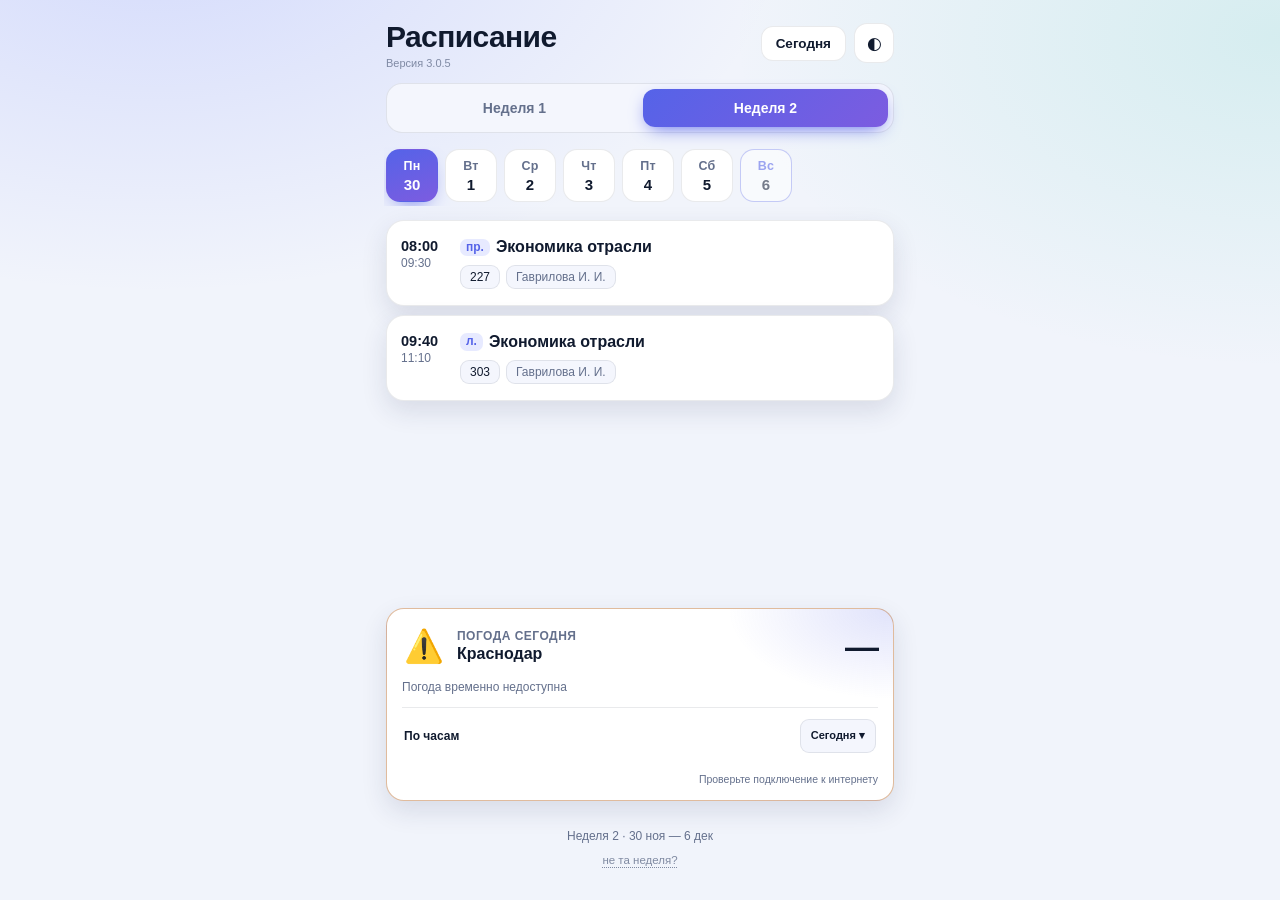
==== commit d64b67bd: "Добавить версию и обновление APK" ====
--- a/raspisanie-standalone.html
+++ b/raspisanie-standalone.html
@@ -48,6 +48,57 @@
   --shadow: 0 10px 26px rgba(30, 45, 80, .12);
 }
 
+html[data-theme="ocean"] {
+  color-scheme: dark;
+  --bg: #071a2d;
+  --bg-glow-1: rgba(44, 190, 255, .2);
+  --bg-glow-2: rgba(52, 220, 190, .14);
+  --surface: #0d2a45;
+  --surface-2: #123b5d;
+  --text: #e5f7ff;
+  --muted: #8fb9cc;
+  --line: rgba(160, 225, 255, .14);
+  --accent: #49c6ff;
+  --accent-2: #5b8cff;
+  --accent-ink: #061522;
+  --now: #4adea0;
+  --shadow: 0 12px 32px rgba(0, 8, 20, .38);
+}
+
+html[data-theme="sunset"] {
+  color-scheme: dark;
+  --bg: #24131b;
+  --bg-glow-1: rgba(255, 128, 86, .22);
+  --bg-glow-2: rgba(218, 92, 202, .16);
+  --surface: #3a1f2b;
+  --surface-2: #51293a;
+  --text: #fff0f1;
+  --muted: #d4a8b1;
+  --line: rgba(255, 218, 225, .14);
+  --accent: #ff9060;
+  --accent-2: #d76bff;
+  --accent-ink: #2b1021;
+  --now: #72d6a1;
+  --shadow: 0 12px 32px rgba(28, 5, 18, .4);
+}
+
+html[data-theme="forest"] {
+  color-scheme: dark;
+  --bg: #0e1e19;
+  --bg-glow-1: rgba(86, 200, 135, .2);
+  --bg-glow-2: rgba(183, 213, 94, .12);
+  --surface: #153129;
+  --surface-2: #1d4234;
+  --text: #ecfff3;
+  --muted: #9dc4ac;
+  --line: rgba(195, 245, 208, .14);
+  --accent: #57c887;
+  --accent-2: #b3d65e;
+  --accent-ink: #092015;
+  --now: #71e2a5;
+  --shadow: 0 12px 32px rgba(3, 15, 9, .4);
+}
+
 * { box-sizing: border-box; }
 
 html, body {
@@ -102,12 +153,62 @@
   min-height: 18px;
 }
 
+.app-version {
+  margin: 3px 0 0;
+  color: var(--muted);
+  font-size: 11px;
+  opacity: .78;
+}
+
 .topbar-actions {
   display: flex;
   align-items: center;
   gap: 8px;
   padding-top: 3px;
 }
+
+.theme-picker {
+  position: relative;
+}
+
+.theme-menu {
+  position: absolute;
+  z-index: 30;
+  top: calc(100% + 8px);
+  right: 0;
+  display: flex;
+  flex-direction: column;
+  gap: 4px;
+  min-width: 150px;
+  padding: 6px;
+  border: 1px solid var(--line);
+  border-radius: 13px;
+  background: color-mix(in srgb, var(--surface) 96%, transparent);
+  box-shadow: var(--shadow);
+  backdrop-filter: blur(14px);
+}
+
+.theme-menu[hidden] { display: none; }
+
+.theme-menu button {
+  display: flex;
+  align-items: center;
+  gap: 8px;
+  min-height: 36px;
+  padding: 7px 9px;
+  border: 0;
+  border-radius: 9px;
+  background: transparent;
+  color: var(--text);
+  font: inherit;
+  font-size: 12px;
+  text-align: left;
+  cursor: pointer;
+}
+
+.theme-menu button:hover,
+.theme-menu button:focus-visible { background: var(--surface-2); }
+.theme-menu button span { width: 20px; font-size: 16px; text-align: center; }
 
 .icon-btn {
   width: 40px;
@@ -538,6 +639,64 @@
 }
 
 .status-done .status-label { color: var(--text); }
+
+.tomorrow-preview {
+  display: flex;
+  flex-direction: column;
+  gap: 9px;
+  margin-top: 4px;
+}
+
+.tomorrow-tab {
+  display: flex;
+  align-items: center;
+  justify-content: space-between;
+  gap: 10px;
+  width: 100%;
+  min-height: 48px;
+  padding: 11px 14px;
+  border: 1px solid color-mix(in srgb, var(--accent) 42%, var(--line));
+  border-radius: var(--radius);
+  background:
+    linear-gradient(120deg, color-mix(in srgb, var(--accent) 16%, transparent), transparent 75%),
+    var(--surface);
+  color: var(--text);
+  font: inherit;
+  font-size: 13.5px;
+  font-weight: 700;
+  text-align: left;
+  cursor: pointer;
+  box-shadow: 0 8px 22px -14px var(--accent);
+}
+
+.tomorrow-tab:active { transform: scale(.985); }
+
+.tomorrow-date {
+  flex: none;
+  color: var(--accent);
+  font-size: 12px;
+  font-weight: 700;
+}
+
+.tomorrow-lessons {
+  display: flex;
+  flex-direction: column;
+  gap: 9px;
+}
+
+.tomorrow-lessons .lesson {
+  box-shadow: none;
+}
+
+.tomorrow-empty {
+  padding: 15px 16px;
+  border: 1px dashed var(--line);
+  border-radius: var(--radius);
+  color: var(--muted);
+  background: color-mix(in srgb, var(--surface) 70%, transparent);
+  font-size: 13px;
+  text-align: center;
+}
 
 .t-left {
   margin-top: 3px;
@@ -765,10 +924,20 @@
       <div class="titles">
         <h1>Расписание</h1>
         <p class="subtitle" id="groupName"></p>
+        <p class="app-version" id="appVersion">Версия 3.0.5</p>
       </div>
       <div class="topbar-actions">
         <button type="button" class="ghost-btn" id="todayBtn" hidden>Сегодня</button>
-        <button type="button" class="icon-btn" id="themeBtn" aria-label="Сменить тему" title="Сменить тему">◐</button>
+        <div class="theme-picker">
+          <button type="button" class="icon-btn" id="themeBtn" aria-label="Выбрать тему" aria-expanded="false" title="Выбрать тему">◐</button>
+          <div class="theme-menu" id="themeMenu" role="menu" hidden>
+            <button type="button" role="menuitem" data-theme-option="dark"><span>🌌</span> Ночь</button>
+            <button type="button" role="menuitem" data-theme-option="light"><span>☁️</span> Светлая</button>
+            <button type="button" role="menuitem" data-theme-option="ocean"><span>🌊</span> Океан</button>
+            <button type="button" role="menuitem" data-theme-option="sunset"><span>🌅</span> Закат</button>
+            <button type="button" role="menuitem" data-theme-option="forest"><span>🌿</span> Лес</button>
+          </div>
+        </div>
       </div>
     </header>
 
@@ -924,6 +1093,8 @@
   const WEEKS = DATA.weeks;
   const N = WEEKS.length;
   const MINUTES_ONLY = !!(DATA.meta && DATA.meta.minutesOnly);
+  const APP_VERSION = '3.0.5';
+  const LATEST_RELEASE_URL = 'https://api.github.com/repos/Krocozab/raspisanie-3.0/releases/latest';
 
   const DAYS = [
     { key: 'mon', short: 'Пн', full: 'Понедельник' },
@@ -1064,6 +1235,7 @@
   const footnoteEl = document.getElementById('footnote');
   const todayBtn = document.getElementById('todayBtn');
   const themeBtn = document.getElementById('themeBtn');
+  const themeMenu = document.getElementById('themeMenu');
   const weatherCard = document.getElementById('weatherCard');
   const weatherIcon = document.getElementById('weatherIcon');
   const weatherTemp = document.getElementById('weatherTemp');
@@ -1368,6 +1540,53 @@
       '</div>';
   }
 
+  function lessonListHTML(lessons, options) {
+    const config = options || {};
+    const onToday = !!config.onToday;
+    const now = Number.isFinite(config.now) ? config.now : 0;
+    const found = config.found || { current: -1, next: -1 };
+
+    return lessons.map(function (lesson, idx) {
+      const start = toMinutes(lesson.start);
+      const end = toMinutes(lesson.end);
+      const isNow = onToday && start != null && end != null && now >= start && now < end;
+      const isPast = onToday && end != null && now >= end;
+      const isNext = onToday && idx === found.next;
+
+      const cls = ['lesson'];
+      if (isNow) cls.push('now');
+      else if (isPast) cls.push('past');
+
+      let card = '<article class="' + cls.join(' ') + '" style="animation-delay:' + (idx * 22) + 'ms">';
+
+      if (isNow) card += '<span class="badge-now">сейчас</span>';
+
+      card += '<div class="lesson-time">' +
+        '<span class="t-start">' + esc(lesson.start || '') + '</span>' +
+        (lesson.end ? '<span class="t-end">' + esc(lesson.end) + '</span>' : '');
+
+      if (isNext && start != null) {
+        card += '<span class="t-left">через ' + humanMinutes(start - now) + '</span>';
+      } else if (isNow && end != null) {
+        card += '<span class="t-left">ещё ' + humanMinutes(end - now) + '</span>';
+      }
+
+      card += '</div>';
+      card += '<div class="lesson-body"><p class="lesson-subject">';
+      if (lesson.kind) card += '<span class="kind">' + esc(lesson.kind) + '</span>';
+      card += esc(lesson.subject || 'Без названия');
+      card += '</p>';
+
+      const chips = [];
+      if (lesson.room) chips.push('<span class="chip room">' + esc(lesson.room) + '</span>');
+      if (lesson.teacher) chips.push('<span class="chip teacher">' + esc(lesson.teacher) + '</span>');
+      if (chips.length) card += '<p class="lesson-meta">' + chips.join('') + '</p>';
+      if (lesson.note) card += '<p class="lesson-note">' + esc(lesson.note) + '</p>';
+
+      return card + '</div></article>';
+    }).join('');
+  }
+
   function renderContent(still) {
     if (still) contentEl.classList.add('still');
 
@@ -1401,47 +1620,33 @@
 
     if (onToday) html += statusHTML(lessons, now);
 
-    lessons.forEach(function (lesson, idx) {
-      const start = toMinutes(lesson.start);
-      const end = toMinutes(lesson.end);
-      const isNow = onToday && start != null && end != null && now >= start && now < end;
-      const isPast = onToday && end != null && now >= end;
-      const isNext = idx === found.next;
-
-      const cls = ['lesson'];
-      if (isNow) cls.push('now');
-      else if (isPast) cls.push('past');
-
-      html += '<article class="' + cls.join(' ') + '" style="animation-delay:' + (idx * 22) + 'ms">';
-
-      if (isNow) html += '<span class="badge-now">сейчас</span>';
-
-      html += '<div class="lesson-time">' +
-        '<span class="t-start">' + esc(lesson.start || '') + '</span>' +
-        (lesson.end ? '<span class="t-end">' + esc(lesson.end) + '</span>' : '');
-
-      if (isNext && start != null) {
-        html += '<span class="t-left">через ' + humanMinutes(start - now) + '</span>';
-      } else if (isNow && end != null) {
-        html += '<span class="t-left">ещё ' + humanMinutes(end - now) + '</span>';
+    html += lessonListHTML(lessons, { onToday: onToday, now: now, found: found });
+
+    if (onToday && found.current < 0 && found.next < 0) {
+      const tomorrowDate = addDays(TODAY, 1);
+      const tomorrowDay = (TODAY_IDX + 1) % 7;
+      const tomorrowOffset = tomorrowDay === 0 ? 1 : 0;
+      const tomorrowWeek = WEEKS[(autoIndex() + tomorrowOffset) % N] || WEEKS[0];
+      const tomorrowLessons = lessonsFor(tomorrowWeek, DAYS[tomorrowDay].key);
+      tomorrowLessons.sort(function (a, b) {
+        const am = toMinutes(a.start);
+        const bm = toMinutes(b.start);
+        return (am == null ? 9999 : am) - (bm == null ? 9999 : bm);
+      });
+
+      html += '<section class="tomorrow-preview">' +
+        '<button type="button" class="tomorrow-tab" id="tomorrowScheduleBtn">' +
+          '<span>Расписание на завтра</span>' +
+          '<span class="tomorrow-date">' + esc(DAYS[tomorrowDay].short + ' ' + tomorrowDate.getDate()) + '</span>' +
+        '</button>';
+
+      if (tomorrowLessons.length) {
+        html += '<div class="tomorrow-lessons">' + lessonListHTML(tomorrowLessons, {}) + '</div>';
+      } else {
+        html += '<div class="tomorrow-empty">Завтра пар нет</div>';
       }
-
-      html += '</div>';
-
-      html += '<div class="lesson-body"><p class="lesson-subject">';
-      if (lesson.kind) html += '<span class="kind">' + esc(lesson.kind) + '</span>';
-      html += esc(lesson.subject || 'Без названия');
-      html += '</p>';
-
-      const chips = [];
-      if (lesson.room) chips.push('<span class="chip room">' + esc(lesson.room) + '</span>');
-      if (lesson.teacher) chips.push('<span class="chip teacher">' + esc(lesson.teacher) + '</span>');
-      if (chips.length) html += '<p class="lesson-meta">' + chips.join('') + '</p>';
-
-      if (lesson.note) html += '<p class="lesson-note">' + esc(lesson.note) + '</p>';
-
-      html += '</div></article>';
-    });
+      html += '</section>';
+    }
 
     contentEl.innerHTML = html;
 
@@ -1474,6 +1679,15 @@
     renderTodayBtn();
     document.title = (currentWeek().label || 'Расписание') + ' · Расписание';
   }
+
+  contentEl.addEventListener('click', function (event) {
+    const tomorrowButton = event.target.closest && event.target.closest('#tomorrowScheduleBtn');
+    if (!tomorrowButton) return;
+    const tomorrowDay = (TODAY_IDX + 1) % 7;
+    state.offset = tomorrowDay === 0 ? 1 : 0;
+    state.day = tomorrowDay;
+    render();
+  });
 
   todayBtn.addEventListener('click', function () {
     state.offset = 0;
@@ -1492,17 +1706,26 @@
 
   /* ---------------- тема ---------------- */
 
+  const THEME_META_COLORS = {
+    dark: '#0d1220',
+    light: '#f1f4fb',
+    ocean: '#071a2d',
+    sunset: '#24131b',
+    forest: '#0e1e19',
+  };
+
   function applyTheme(theme) {
+    if (!THEME_META_COLORS[theme]) theme = 'dark';
     document.documentElement.setAttribute('data-theme', theme);
     const meta = document.querySelector('meta[name="theme-color"]');
-    if (meta) meta.setAttribute('content', theme === 'light' ? '#f1f4fb' : '#0d1220');
+    if (meta) meta.setAttribute('content', THEME_META_COLORS[theme]);
     try { localStorage.setItem('schedule.theme', theme); } catch (e) { /* ignore */ }
   }
 
   (function initTheme() {
     let saved = null;
     try { saved = localStorage.getItem('schedule.theme'); } catch (e) { saved = null; }
-    if (saved === 'light' || saved === 'dark') {
+    if (saved && THEME_META_COLORS[saved]) {
       applyTheme(saved);
     } else {
       const light = window.matchMedia && window.matchMedia('(prefers-color-scheme: light)').matches;
@@ -1511,7 +1734,24 @@
   })();
 
   themeBtn.addEventListener('click', function () {
-    applyTheme(document.documentElement.getAttribute('data-theme') === 'light' ? 'dark' : 'light');
+    const isOpen = !themeMenu.hidden;
+    themeMenu.hidden = isOpen;
+    themeBtn.setAttribute('aria-expanded', String(!isOpen));
+  });
+
+  themeMenu.addEventListener('click', function (event) {
+    const option = event.target.closest && event.target.closest('[data-theme-option]');
+    if (!option) return;
+    applyTheme(option.getAttribute('data-theme-option'));
+    themeMenu.hidden = true;
+    themeBtn.setAttribute('aria-expanded', 'false');
+  });
+
+  document.addEventListener('click', function (event) {
+    if (!event.target.closest('.theme-picker')) {
+      themeMenu.hidden = true;
+      themeBtn.setAttribute('aria-expanded', 'false');
+    }
   });
 
   /* ---------------- живое обновление счётчика ---------------- */
@@ -1541,22 +1781,81 @@
 
   /* ---------------- обновление приложения ---------------- */
 
+  const appUpdateBtn = document.getElementById('appUpdateBtn');
+
+  function compareVersions(a, b) {
+    const left = String(a || '').replace(/^v/i, '').split('.').map(Number);
+    const right = String(b || '').replace(/^v/i, '').split('.').map(Number);
+    for (let i = 0; i < 3; i++) {
+      const l = Number.isFinite(left[i]) ? left[i] : 0;
+      const r = Number.isFinite(right[i]) ? right[i] : 0;
+      if (l !== r) return l - r;
+    }
+    return 0;
+  }
+
+  function openUpdateUrl(url) {
+    if (!url) return;
+    if (window.AndroidApp && typeof window.AndroidApp.openUpdate === 'function') {
+      window.AndroidApp.openUpdate(url);
+    } else {
+      window.open(url, '_blank', 'noopener');
+    }
+  }
+
+  if (appUpdateBtn) {
+    appUpdateBtn.addEventListener('click', function () {
+      const url = appUpdateBtn.getAttribute('data-update-url');
+      if (!url) return;
+      appUpdateBtn.disabled = true;
+      appUpdateBtn.textContent = 'Открываем загрузку…';
+      openUpdateUrl(url);
+    });
+  }
+
+  function checkLatestAppUpdate() {
+    fetch(LATEST_RELEASE_URL, { cache: 'no-store', headers: { Accept: 'application/vnd.github+json' } })
+      .then(function (response) { return response.ok ? response.json() : null; })
+      .then(function (release) {
+        if (!release || !release.tag_name || compareVersions(release.tag_name, APP_VERSION) <= 0 || !appUpdateBtn) return;
+        const apk = Array.isArray(release.assets) ? release.assets.find(function (asset) {
+          return asset && asset.name === 'raspisanie.apk';
+        }) : null;
+        appUpdateBtn.setAttribute('data-update-url', (apk && apk.browser_download_url) || release.html_url);
+        appUpdateBtn.textContent = 'Обновить приложение · ' + release.tag_name;
+        appUpdateBtn.hidden = false;
+        appUpdateBtn.setAttribute('aria-label', 'Доступно обновление приложения ' + release.tag_name);
+      })
+      .catch(function () { /* проверка обновления необязательна для работы приложения */ });
+  }
+
+  // Проверяем обновление и в браузере, и внутри Android APK.
+  checkLatestAppUpdate();
+  setInterval(function () {
+    if (!document.hidden) checkLatestAppUpdate();
+  }, 30 * 60 * 1000);
+
   if ('serviceWorker' in navigator && location.protocol.indexOf('http') === 0) {
     window.addEventListener('load', function () {
-      const updateBtn = document.getElementById('appUpdateBtn');
       let registration = null;
       let updateAccepted = false;
 
       function showUpdateButton() {
-        if (!updateBtn) return;
-        updateBtn.hidden = false;
-        updateBtn.setAttribute('aria-label', 'Доступно обновление приложения');
+        if (!appUpdateBtn || appUpdateBtn.getAttribute('data-update-url')) return;
+        appUpdateBtn.hidden = false;
+        appUpdateBtn.setAttribute('aria-label', 'Доступно обновление приложения');
       }
 
       navigator.serviceWorker.register('sw.js').then(function (reg) {
         registration = reg;
 
-        if (reg.waiting && navigator.serviceWorker.controller) showUpdateButton();
+        function revealWaitingUpdate() {
+          if (reg.waiting && navigator.serviceWorker.controller) showUpdateButton();
+        }
+
+        // Проверяем обновление сразу при открытии приложения.
+        revealWaitingUpdate();
+        reg.update().then(revealWaitingUpdate).catch(function () { /* без обновления */ });
 
         reg.addEventListener('updatefound', function () {
           const installing = reg.installing;
@@ -1569,15 +1868,16 @@
         });
 
         setInterval(function () {
-          if (!document.hidden) reg.update().catch(function () { /* без обновления */ });
+          if (!document.hidden) reg.update().then(revealWaitingUpdate).catch(function () { /* без обновления */ });
         }, 30 * 60 * 1000);
       }).catch(function () { /* без офлайна */ });
 
-      if (updateBtn) {
-        updateBtn.addEventListener('click', function () {
+      if (appUpdateBtn) {
+        appUpdateBtn.addEventListener('click', function () {
+          if (appUpdateBtn.getAttribute('data-update-url')) return;
           updateAccepted = true;
-          updateBtn.disabled = true;
-          updateBtn.textContent = 'Обновляем…';
+          appUpdateBtn.disabled = true;
+          appUpdateBtn.textContent = 'Обновляем…';
           if (registration && registration.waiting) {
             registration.waiting.postMessage({ type: 'SKIP_WAITING' });
           } else {
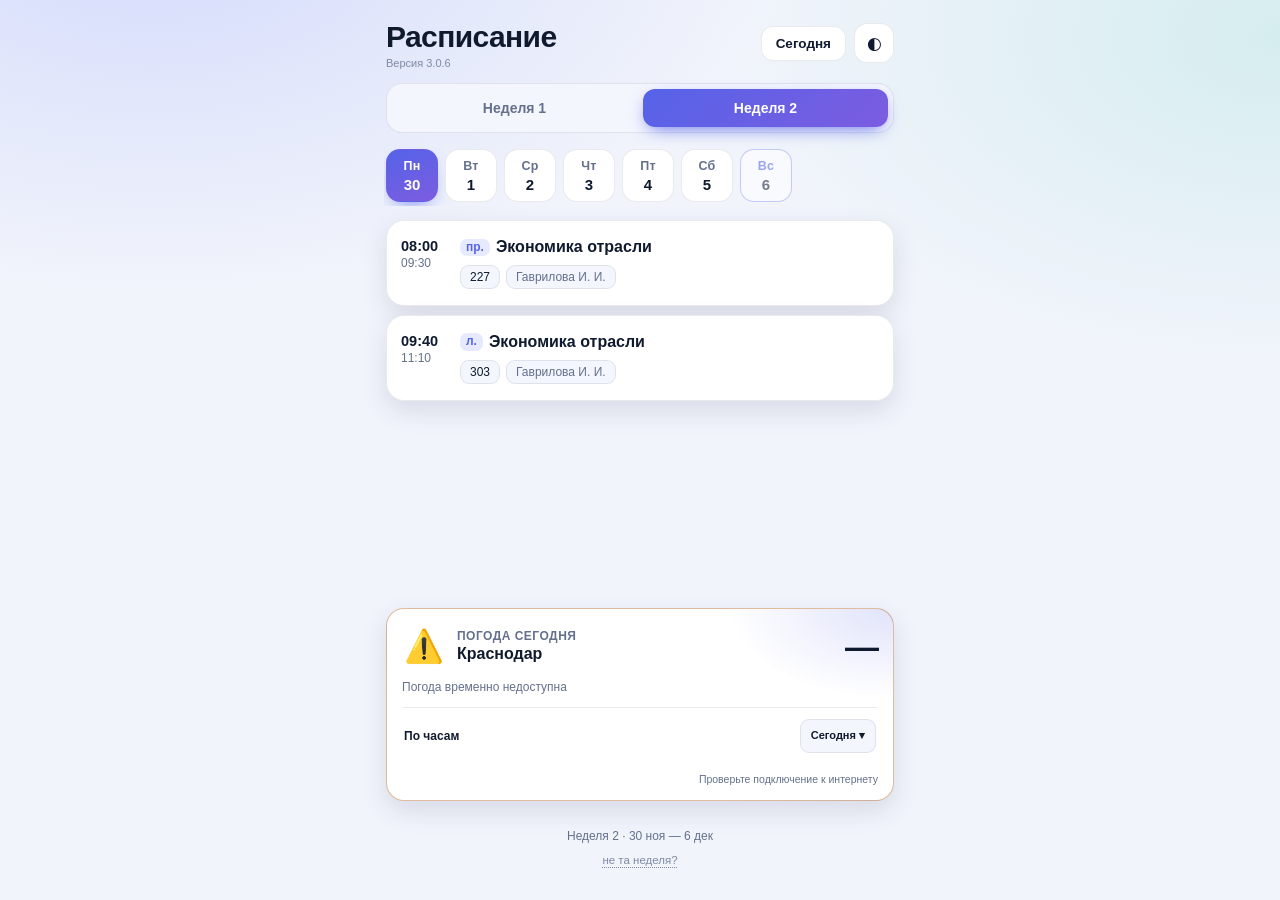
==== commit 41791b0f: "Добавить проверку обновлений и версию 3.0.6" ====
--- a/raspisanie-standalone.html
+++ b/raspisanie-standalone.html
@@ -924,7 +924,7 @@
       <div class="titles">
         <h1>Расписание</h1>
         <p class="subtitle" id="groupName"></p>
-        <p class="app-version" id="appVersion">Версия 3.0.5</p>
+        <p class="app-version" id="appVersion">Версия 3.0.6</p>
       </div>
       <div class="topbar-actions">
         <button type="button" class="ghost-btn" id="todayBtn" hidden>Сегодня</button>
@@ -1093,7 +1093,7 @@
   const WEEKS = DATA.weeks;
   const N = WEEKS.length;
   const MINUTES_ONLY = !!(DATA.meta && DATA.meta.minutesOnly);
-  const APP_VERSION = '3.0.5';
+  const APP_VERSION = '3.0.6';
   const LATEST_RELEASE_URL = 'https://api.github.com/repos/Krocozab/raspisanie-3.0/releases/latest';
 
   const DAYS = [
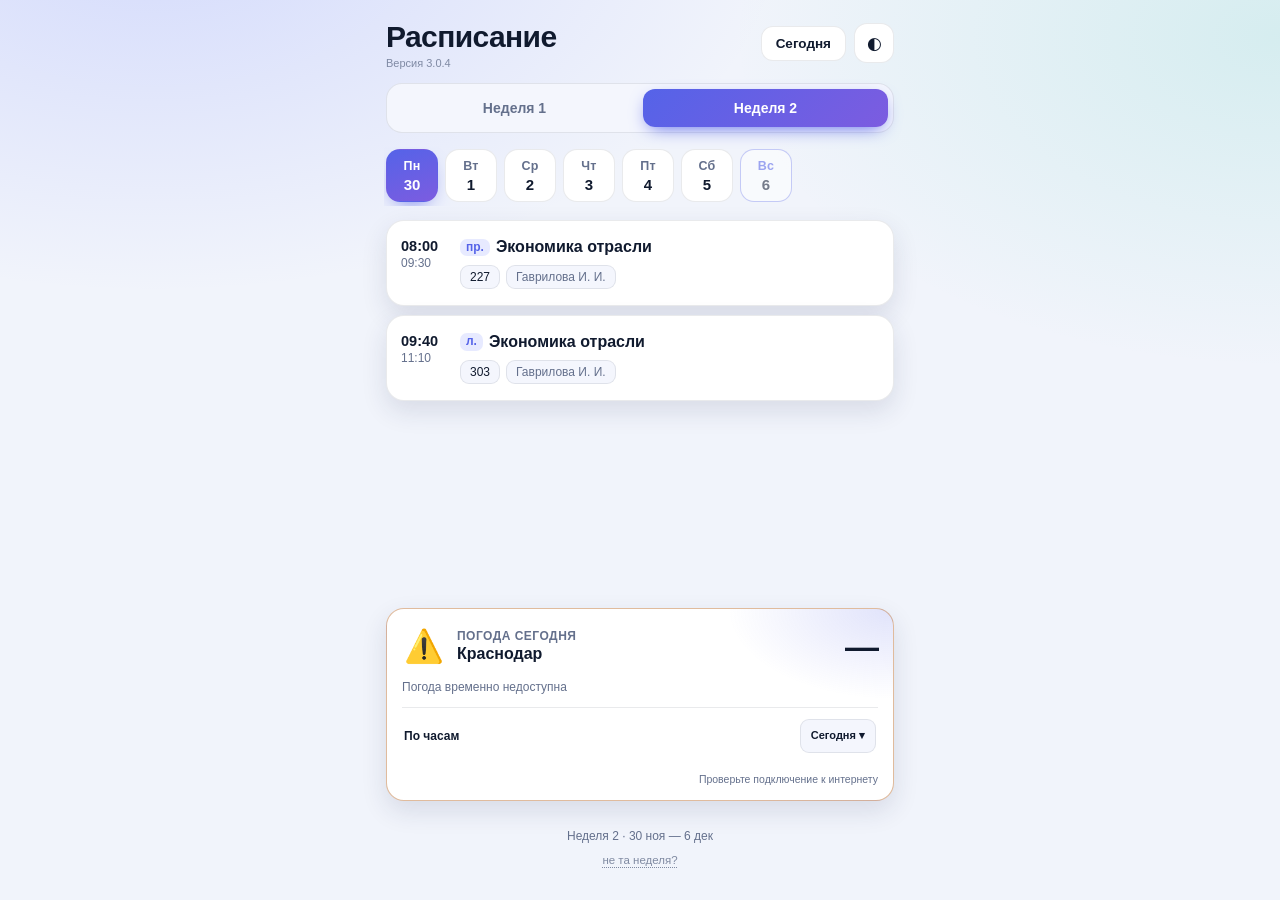
==== commit b4381ec4: "Вернуть номер версии приложения к 3.0.4" ====
--- a/raspisanie-standalone.html
+++ b/raspisanie-standalone.html
@@ -924,7 +924,7 @@
       <div class="titles">
         <h1>Расписание</h1>
         <p class="subtitle" id="groupName"></p>
-        <p class="app-version" id="appVersion">Версия 3.0.6</p>
+        <p class="app-version" id="appVersion">Версия 3.0.4</p>
       </div>
       <div class="topbar-actions">
         <button type="button" class="ghost-btn" id="todayBtn" hidden>Сегодня</button>
@@ -1093,7 +1093,7 @@
   const WEEKS = DATA.weeks;
   const N = WEEKS.length;
   const MINUTES_ONLY = !!(DATA.meta && DATA.meta.minutesOnly);
-  const APP_VERSION = '3.0.6';
+  const APP_VERSION = '3.0.4';
   const LATEST_RELEASE_URL = 'https://api.github.com/repos/Krocozab/raspisanie-3.0/releases/latest';
 
   const DAYS = [
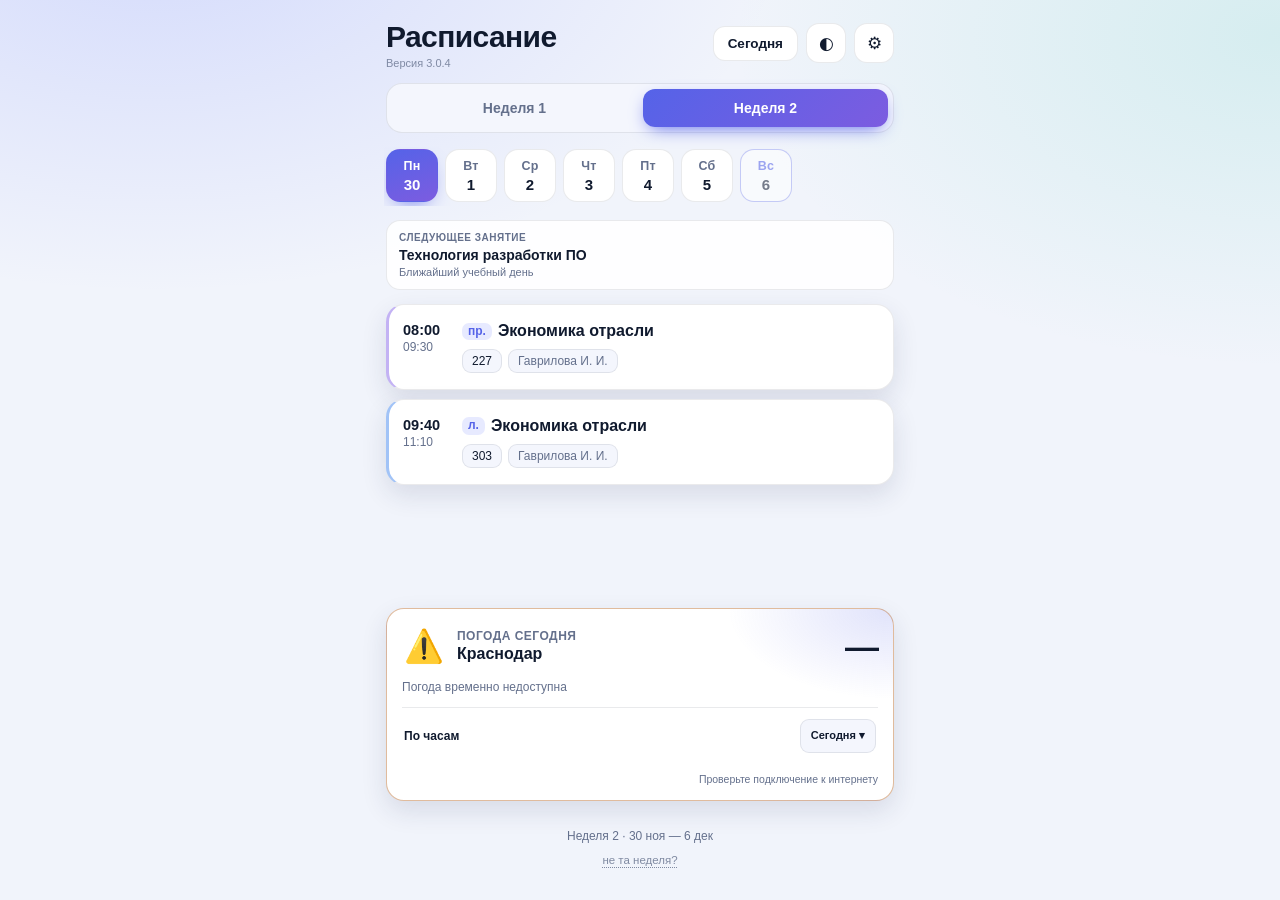
==== commit 49553fa6: "Добавить настройки виджетов и редактор расписания" ====
--- a/raspisanie-standalone.html
+++ b/raspisanie-standalone.html
@@ -247,6 +247,82 @@
 }
 
 .ghost-btn:active { transform: scale(.96); }
+
+.widget-strip {
+  display: grid;
+  grid-template-columns: repeat(2, minmax(0, 1fr));
+  gap: 8px;
+}
+
+.widget-strip:empty { display: none; }
+
+.widget-card {
+  min-width: 0;
+  padding: 11px 12px;
+  border: 1px solid var(--line);
+  border-radius: 14px;
+  background: color-mix(in srgb, var(--surface) 88%, transparent);
+  color: var(--text);
+}
+
+.widget-card-wide { grid-column: 1 / -1; }
+.widget-card-kicker { margin: 0 0 4px; color: var(--muted); font-size: 10px; font-weight: 700; text-transform: uppercase; letter-spacing: .05em; }
+.widget-card-value { margin: 0; font-size: 14px; font-weight: 700; overflow-wrap: anywhere; }
+.widget-card-meta { margin: 3px 0 0; color: var(--muted); font-size: 11px; }
+
+.modal-backdrop {
+  position: fixed;
+  z-index: 50;
+  inset: 0;
+  display: flex;
+  align-items: flex-end;
+  justify-content: center;
+  padding: 12px;
+  background: rgba(4, 8, 18, .62);
+  backdrop-filter: blur(8px);
+}
+
+.modal-backdrop[hidden] { display: none; }
+
+.settings-panel {
+  width: min(100%, 540px);
+  max-height: min(88dvh, 720px);
+  overflow-y: auto;
+  padding: 18px;
+  border: 1px solid color-mix(in srgb, var(--accent) 35%, var(--line));
+  border-radius: 22px;
+  background: var(--surface);
+  color: var(--text);
+  box-shadow: 0 18px 60px rgba(0, 0, 0, .42);
+}
+
+.modal-header { display: flex; align-items: flex-start; justify-content: space-between; gap: 14px; }
+.modal-header h2 { margin: 0; font-size: 23px; }
+.modal-kicker { margin: 0 0 4px; color: var(--accent); font-size: 11px; font-weight: 700; text-transform: uppercase; letter-spacing: .06em; }
+.settings-section { margin-top: 20px; padding-top: 16px; border-top: 1px solid var(--line); }
+.settings-section h3 { margin: 0; font-size: 14px; }
+.settings-hint { margin: 6px 0 10px; color: var(--muted); font-size: 12px; line-height: 1.45; }
+.setting-row { display: flex; align-items: flex-start; gap: 10px; padding: 10px 0; cursor: pointer; }
+.setting-row input { width: 19px; height: 19px; flex: none; accent-color: var(--accent); }
+.setting-row span { display: flex; flex-direction: column; gap: 3px; min-width: 0; }
+.setting-row b { font-size: 13px; }
+.setting-row small, .settings-action small { color: var(--muted); font-size: 11px; }
+.settings-actions { display: flex; flex-direction: column; gap: 7px; }
+.settings-action { display: grid; grid-template-columns: 26px 1fr 16px; align-items: center; gap: 8px; width: 100%; padding: 11px 10px; border: 1px solid var(--line); border-radius: 12px; background: var(--surface-2); color: var(--text); font: inherit; text-align: left; cursor: pointer; }
+.settings-action > span:first-child { color: var(--accent); font-size: 18px; text-align: center; }
+.settings-action > span:nth-child(2) { display: flex; flex-direction: column; gap: 3px; }
+.editor-panel { max-height: 92dvh; }
+.editor-selects { display: grid; grid-template-columns: 1fr 1fr; gap: 8px; margin-top: 18px; }
+.editor-selects label, .editor-card label { display: flex; flex-direction: column; gap: 5px; color: var(--muted); font-size: 11px; font-weight: 700; }
+.editor-selects select, .editor-card input, .editor-card select { min-width: 0; min-height: 40px; padding: 8px 9px; border: 1px solid var(--line); border-radius: 9px; background: var(--surface-2); color: var(--text); font: inherit; font-size: 12px; }
+.editor-lessons { display: flex; flex-direction: column; gap: 10px; margin: 14px 0; }
+.editor-card { padding: 12px; border: 1px solid var(--line); border-radius: 13px; background: color-mix(in srgb, var(--surface-2) 72%, transparent); }
+.editor-grid { display: grid; grid-template-columns: 1fr 1fr; gap: 8px; }
+.editor-grid-wide { grid-column: 1 / -1; }
+.editor-card-actions { display: flex; justify-content: flex-end; gap: 7px; margin-top: 9px; }
+.editor-card button { min-height: 34px; padding: 6px 10px; border: 1px solid var(--line); border-radius: 8px; background: var(--surface); color: var(--muted); font: inherit; font-size: 11px; cursor: pointer; }
+.editor-card button.delete { color: #e98c87; }
+.primary-btn { width: 100%; min-height: 44px; border: 0; border-radius: 11px; background: linear-gradient(135deg, var(--accent), var(--accent-2)); color: var(--accent-ink); font: inherit; font-size: 13px; font-weight: 750; cursor: pointer; }
 
 /* ---------- погода ---------- */
 
@@ -707,6 +783,12 @@
 }
 
 .lesson.now .t-left { color: var(--now); }
+
+.lesson.category-lecture { border-left: 3px solid color-mix(in srgb, #6ea8ff 58%, var(--line)); }
+.lesson.category-practice { border-left: 3px solid color-mix(in srgb, #a78bfa 58%, var(--line)); }
+.lesson.category-lab { border-left: 3px solid color-mix(in srgb, #72c99a 58%, var(--line)); }
+.lesson.category-sport { border-left: 3px solid color-mix(in srgb, #deaa69 58%, var(--line)); }
+.lesson.category-other { border-left: 3px solid color-mix(in srgb, var(--accent) 42%, var(--line)); }
 
 .lesson {
   position: relative;
@@ -938,12 +1020,15 @@
             <button type="button" role="menuitem" data-theme-option="forest"><span>🌿</span> Лес</button>
           </div>
         </div>
+        <button type="button" class="icon-btn" id="settingsBtn" aria-label="Настройки" title="Настройки">⚙</button>
       </div>
     </header>
 
     <div class="week-switch" id="weekSwitch" role="tablist" aria-label="Выбор недели"></div>
 
     <nav class="day-tabs" id="dayTabs" aria-label="День недели"></nav>
+
+    <section class="widget-strip" id="widgetStrip" aria-label="Виджеты"></section>
 
     <main class="content" id="content"></main>
 
@@ -975,6 +1060,55 @@
   <button type="button" class="app-update-btn" id="appUpdateBtn" hidden>
     Обновить приложение
   </button>
+
+  <div class="modal-backdrop" id="settingsBackdrop" hidden>
+    <section class="settings-panel" role="dialog" aria-modal="true" aria-labelledby="settingsTitle">
+      <div class="modal-header">
+        <div>
+          <p class="modal-kicker">Персонализация</p>
+          <h2 id="settingsTitle">Настройки</h2>
+        </div>
+        <button type="button" class="icon-btn" data-close-modal="settingsBackdrop" aria-label="Закрыть">×</button>
+      </div>
+
+      <div class="settings-section">
+        <h3>Виджеты на главном экране</h3>
+        <p class="settings-hint">Выберите компактные карточки, которые будут показываться над расписанием.</p>
+        <label class="setting-row"><input type="checkbox" data-widget="next" checked><span><b>Ближайшая пара</b><small>Следующее занятие и время до него</small></span></label>
+        <label class="setting-row"><input type="checkbox" data-widget="today"><span><b>Итоги дня</b><small>Количество пар и первая пара</small></span></label>
+        <label class="setting-row"><input type="checkbox" data-widget="weather"><span><b>Погода</b><small>Температура в Краснодаре</small></span></label>
+      </div>
+
+      <div class="settings-section">
+        <h3>Поведение</h3>
+        <label class="setting-row"><input type="checkbox" id="nearestDaySetting" checked><span><b>Открывать ближайший учебный день</b><small>Пропускать выходные и пустые дни</small></span></label>
+      </div>
+
+      <div class="settings-section settings-actions">
+        <button type="button" class="settings-action" id="editScheduleBtn"><span>✎</span><span><b>Редактировать расписание</b><small>Пары, кабинеты и преподаватели</small></span><span>›</span></button>
+        <button type="button" class="settings-action" id="resetScheduleBtn"><span>↺</span><span><b>Сбросить изменения</b><small>Вернуть исходное расписание</small></span><span>›</span></button>
+      </div>
+    </section>
+  </div>
+
+  <div class="modal-backdrop" id="editorBackdrop" hidden>
+    <section class="settings-panel editor-panel" role="dialog" aria-modal="true" aria-labelledby="editorTitle">
+      <div class="modal-header">
+        <div>
+          <p class="modal-kicker">Локальные изменения</p>
+          <h2 id="editorTitle">Редактор расписания</h2>
+        </div>
+        <button type="button" class="icon-btn" data-close-modal="editorBackdrop" aria-label="Закрыть">×</button>
+      </div>
+      <div class="editor-selects">
+        <label>Неделя<select id="editorWeek"></select></label>
+        <label>День<select id="editorDay"></select></label>
+      </div>
+      <div id="editorLessons" class="editor-lessons"></div>
+      <button type="button" class="primary-btn" id="addLessonBtn">＋ Добавить пару</button>
+      <p class="settings-hint">Изменения сохраняются только на этом устройстве.</p>
+    </section>
+  </div>
 
   <script>
 /*
@@ -1090,7 +1224,16 @@
     return;
   }
 
-  const WEEKS = DATA.weeks;
+  function loadSavedSchedule() {
+    try {
+      const saved = JSON.parse(localStorage.getItem('schedule.edited') || 'null');
+      if (saved && Array.isArray(saved.weeks) && saved.weeks.length) return saved;
+    } catch (e) { /* используем исходные данные */ }
+    return DATA;
+  }
+
+  const ACTIVE_DATA = loadSavedSchedule();
+  const WEEKS = ACTIVE_DATA.weeks;
   const N = WEEKS.length;
   const MINUTES_ONLY = !!(DATA.meta && DATA.meta.minutesOnly);
   const APP_VERSION = '3.0.4';
@@ -1197,7 +1340,9 @@
   }
 
   (function pickSmartDay() {
-    if (hasLessons(currentWeek(), DAYS[TODAY_IDX].key)) return;
+    let nearestEnabled = true;
+    try { nearestEnabled = localStorage.getItem('schedule.nearest') !== 'false'; } catch (e) { /* default */ }
+    if (!nearestEnabled || hasLessons(currentWeek(), DAYS[TODAY_IDX].key)) return;
     for (let i = 0; i < 7; i++) {
       const idx = (TODAY_IDX + i) % 7;
       if (hasLessons(currentWeek(), DAYS[idx].key)) { state.day = idx; return; }
@@ -1245,6 +1390,13 @@
   const weatherDayButton = document.getElementById('weatherDayButton');
   const weatherDayMenu = document.getElementById('weatherDayMenu');
   const weatherStatus = document.getElementById('weatherStatus');
+  const widgetStrip = document.getElementById('widgetStrip');
+  const settingsBtn = document.getElementById('settingsBtn');
+  const settingsBackdrop = document.getElementById('settingsBackdrop');
+  const editorBackdrop = document.getElementById('editorBackdrop');
+  const editorWeek = document.getElementById('editorWeek');
+  const editorDay = document.getElementById('editorDay');
+  const editorLessons = document.getElementById('editorLessons');
   const WEATHER_URL = 'https://api.open-meteo.com/v1/forecast?latitude=45.0355&longitude=38.9753&current=temperature_2m,relative_humidity_2m,apparent_temperature,weather_code,wind_speed_10m&hourly=temperature_2m,weather_code,precipitation_probability,wind_speed_10m&daily=weather_code,temperature_2m_max,temperature_2m_min,precipitation_probability_max&timezone=auto&forecast_days=4';
 
   if (DATA.meta && DATA.meta.group) {
@@ -1374,6 +1526,7 @@
 
     const updated = current.time ? new Date(current.time).toLocaleTimeString('ru-RU', { hour: '2-digit', minute: '2-digit' }) : '';
     weatherStatus.textContent = updated ? 'Обновлено в ' + updated + ' · прогноз Open-Meteo' : 'Прогноз Open-Meteo';
+    renderWidgets();
   }
 
   function showWeatherError() {
@@ -1540,6 +1693,18 @@
       '</div>';
   }
 
+  function categoryFor(lesson) {
+    const explicit = String(lesson && lesson.category || '').toLowerCase();
+    if (['lecture', 'practice', 'lab', 'sport', 'other'].indexOf(explicit) >= 0) return explicit;
+    const kind = String(lesson && lesson.kind || '').toLowerCase();
+    const subject = String(lesson && lesson.subject || '').toLowerCase();
+    if (subject.indexOf('физичес') >= 0 || subject.indexOf('спорт') >= 0) return 'sport';
+    if (kind.indexOf('лаб') >= 0) return 'lab';
+    if (kind.indexOf('л.') >= 0 || kind === 'л' || kind.indexOf('лек') >= 0) return 'lecture';
+    if (kind.indexOf('пр') >= 0 || kind.indexOf('прак') >= 0) return 'practice';
+    return 'other';
+  }
+
   function lessonListHTML(lessons, options) {
     const config = options || {};
     const onToday = !!config.onToday;
@@ -1553,7 +1718,7 @@
       const isPast = onToday && end != null && now >= end;
       const isNext = onToday && idx === found.next;
 
-      const cls = ['lesson'];
+      const cls = ['lesson', 'category-' + categoryFor(lesson)];
       if (isNow) cls.push('now');
       else if (isPast) cls.push('past');
 
@@ -1587,6 +1752,41 @@
     }).join('');
   }
 
+  function nextSchoolDay() {
+    for (let delta = 1; delta <= 14; delta++) {
+      const date = addDays(TODAY, delta);
+      const day = (TODAY_IDX + delta) % 7;
+      const offset = Math.floor((TODAY_IDX + delta) / 7);
+      const week = WEEKS[(autoIndex() + offset) % N] || WEEKS[0];
+      const lessons = lessonsFor(week, DAYS[day].key);
+      if (lessons.length) return { date: date, day: day, offset: offset, lessons: lessons, delta: delta };
+    }
+    return null;
+  }
+
+  function tomorrowPreviewHTML() {
+    const next = nextSchoolDay();
+    if (!next) {
+      return '<section class="tomorrow-preview"><div class="tomorrow-empty">Ближайших занятий не найдено</div></section>';
+    }
+
+    next.lessons.sort(function (a, b) {
+      const am = toMinutes(a.start);
+      const bm = toMinutes(b.start);
+      return (am == null ? 9999 : am) - (bm == null ? 9999 : bm);
+    });
+
+    const title = next.delta === 1 ? 'Расписание на завтра' : 'Расписание на ближайший учебный день';
+    let html = '<section class="tomorrow-preview">' +
+      '<button type="button" class="tomorrow-tab" id="tomorrowScheduleBtn" data-next-offset="' + next.offset + '" data-next-day="' + next.day + '">' +
+        '<span>' + title + '</span>' +
+        '<span class="tomorrow-date">' + esc(DAYS[next.day].short + ' ' + next.date.getDate()) + '</span>' +
+      '</button>' +
+      '<div class="tomorrow-lessons">' + lessonListHTML(next.lessons, {}) + '</div>' +
+      '</section>';
+    return html;
+  }
+
   function renderContent(still) {
     if (still) contentEl.classList.add('still');
 
@@ -1600,54 +1800,38 @@
       return (am == null ? 9999 : am) - (bm == null ? 9999 : bm);
     });
 
-    if (lessons.length === 0) {
-      const isWeekend = state.day >= 5;
-      contentEl.innerHTML =
-        '<div class="empty">' +
-        '<div class="emoji">' + (isWeekend ? '🌿' : '☕️') + '</div>' +
-        '<div class="title">' + (isWeekend ? 'Выходной' : 'Пар нет') + '</div>' +
-        '<div class="hint">' + esc(DAYS[state.day].full) + ' — занятий не найдено.</div>' +
-        '</div>';
-      if (still) requestAnimationFrame(function () { contentEl.classList.remove('still'); });
-      return;
-    }
-
     const onToday = state.offset === 0 && state.day === TODAY_IDX;
     const now = nowMinutes();
     const found = onToday ? pickCurrentAndNext(lessons, now) : { current: -1, next: -1 };
 
+    if (lessons.length === 0) {
+      if (onToday) {
+        contentEl.innerHTML = statusHTML(lessons, now) + tomorrowPreviewHTML();
+      } else {
+        const isWeekend = state.day >= 5;
+        contentEl.innerHTML =
+          '<div class="empty">' +
+          '<div class="emoji">' + (isWeekend ? '🌿' : '☕️') + '</div>' +
+          '<div class="title">' + (isWeekend ? 'Выходной' : 'Пар нет') + '</div>' +
+          '<div class="hint">' + esc(DAYS[state.day].full) + ' — занятий не найдено.</div>' +
+          '</div>';
+      }
+      if (still) requestAnimationFrame(function () { contentEl.classList.remove('still'); });
+      return;
+    }
+
     let html = '';
 
     if (onToday) html += statusHTML(lessons, now);
 
+    if (onToday && found.current < 0 && found.next < 0) {
+      html += tomorrowPreviewHTML();
+      contentEl.innerHTML = html;
+      if (still) requestAnimationFrame(function () { contentEl.classList.remove('still'); });
+      return;
+    }
+
     html += lessonListHTML(lessons, { onToday: onToday, now: now, found: found });
-
-    if (onToday && found.current < 0 && found.next < 0) {
-      const tomorrowDate = addDays(TODAY, 1);
-      const tomorrowDay = (TODAY_IDX + 1) % 7;
-      const tomorrowOffset = tomorrowDay === 0 ? 1 : 0;
-      const tomorrowWeek = WEEKS[(autoIndex() + tomorrowOffset) % N] || WEEKS[0];
-      const tomorrowLessons = lessonsFor(tomorrowWeek, DAYS[tomorrowDay].key);
-      tomorrowLessons.sort(function (a, b) {
-        const am = toMinutes(a.start);
-        const bm = toMinutes(b.start);
-        return (am == null ? 9999 : am) - (bm == null ? 9999 : bm);
-      });
-
-      html += '<section class="tomorrow-preview">' +
-        '<button type="button" class="tomorrow-tab" id="tomorrowScheduleBtn">' +
-          '<span>Расписание на завтра</span>' +
-          '<span class="tomorrow-date">' + esc(DAYS[tomorrowDay].short + ' ' + tomorrowDate.getDate()) + '</span>' +
-        '</button>';
-
-      if (tomorrowLessons.length) {
-        html += '<div class="tomorrow-lessons">' + lessonListHTML(tomorrowLessons, {}) + '</div>';
-      } else {
-        html += '<div class="tomorrow-empty">Завтра пар нет</div>';
-      }
-      html += '</section>';
-    }
-
     contentEl.innerHTML = html;
 
     if (still) requestAnimationFrame(function () { contentEl.classList.remove('still'); });
@@ -1671,21 +1855,194 @@
     todayBtn.hidden = state.offset === 0 && state.day === TODAY_IDX;
   }
 
+  function getWidgetPrefs() {
+    try {
+      const saved = JSON.parse(localStorage.getItem('schedule.widgets') || 'null');
+      return Object.assign({ next: true, today: false, weather: false }, saved || {});
+    } catch (e) {
+      return { next: true, today: false, weather: false };
+    }
+  }
+
+  function saveWidgetPrefs(prefs) {
+    try { localStorage.setItem('schedule.widgets', JSON.stringify(prefs)); } catch (e) { /* ignore */ }
+  }
+
+  function renderWidgets() {
+    if (!widgetStrip) return;
+    const prefs = getWidgetPrefs();
+    const week = currentWeek();
+    const todayLessons = lessonsFor(week, DAYS[TODAY_IDX].key).sort(function (a, b) {
+      return (toMinutes(a.start) || 9999) - (toMinutes(b.start) || 9999);
+    });
+    const now = nowMinutes();
+    const found = pickCurrentAndNext(todayLessons, now);
+    const next = found.current >= 0 ? todayLessons[found.current] : found.next >= 0 ? todayLessons[found.next] : null;
+    let html = '';
+
+    if (prefs.next) {
+      if (next) {
+        html += '<article class="widget-card widget-card-wide"><p class="widget-card-kicker">Ближайшая пара</p><p class="widget-card-value">' + esc(next.subject || 'Без названия') + '</p><p class="widget-card-meta">' + esc(next.start || '') + (next.room ? ' · ' + esc(next.room) : '') + '</p></article>';
+      } else {
+        const upcoming = nextSchoolDay();
+        html += '<article class="widget-card widget-card-wide"><p class="widget-card-kicker">Следующее занятие</p><p class="widget-card-value">' + (upcoming ? esc(upcoming.lessons[0].subject || 'Без названия') : 'Занятий пока нет') + '</p><p class="widget-card-meta">' + (upcoming ? 'Ближайший учебный день' : 'Расписание свободно') + '</p></article>';
+      }
+    }
+    if (prefs.today) {
+      html += '<article class="widget-card"><p class="widget-card-kicker">Итоги дня</p><p class="widget-card-value">' + todayLessons.length + ' ' + (todayLessons.length === 1 ? 'пара' : 'пар') + '</p><p class="widget-card-meta">' + (todayLessons[0] ? 'Первая в ' + esc(todayLessons[0].start) : 'Свободный день') + '</p></article>';
+    }
+    if (prefs.weather) {
+      html += '<article class="widget-card"><p class="widget-card-kicker">Погода</p><p class="widget-card-value">' + esc(weatherTemp ? weatherTemp.textContent : '—') + '</p><p class="widget-card-meta">Краснодар</p></article>';
+    }
+    widgetStrip.innerHTML = html;
+  }
+
+  function saveScheduleOverrides() {
+    try { localStorage.setItem('schedule.edited', JSON.stringify({ meta: DATA.meta, weeks: WEEKS })); } catch (e) { /* ignore */ }
+  }
+
+  function editorValue(index, field) {
+    const input = editorLessons.querySelector('[data-index="' + index + '"][data-field="' + field + '"]');
+    return input ? input.value.trim() : '';
+  }
+
+  function renderEditorLessons() {
+    if (!editorLessons || !editorWeek || !editorDay) return;
+    const weekIndex = Number(editorWeek.value) || 0;
+    const dayKey = DAYS[Number(editorDay.value) || 0].key;
+    const list = WEEKS[weekIndex].days[dayKey] || (WEEKS[weekIndex].days[dayKey] = []);
+    if (!list.length) {
+      editorLessons.innerHTML = '<div class="tomorrow-empty">На этот день пар нет</div>';
+      return;
+    }
+    editorLessons.innerHTML = list.map(function (lesson, index) {
+      return '<article class="editor-card" data-lesson-index="' + index + '">' +
+        '<div class="editor-grid">' +
+        '<label>Начало<input data-index="' + index + '" data-field="start" value="' + esc(lesson.start || '') + '" placeholder="08:00"></label>' +
+        '<label>Конец<input data-index="' + index + '" data-field="end" value="' + esc(lesson.end || '') + '" placeholder="09:30"></label>' +
+        '<label class="editor-grid-wide">Предмет<input data-index="' + index + '" data-field="subject" value="' + esc(lesson.subject || '') + '" placeholder="Название предмета"></label>' +
+        '<label>Тип<select data-index="' + index + '" data-field="kind"><option value="пр."' + (lesson.kind === 'пр.' ? ' selected' : '') + '>Практика</option><option value="л."' + (lesson.kind === 'л.' ? ' selected' : '') + '>Лекция</option><option value="лаб."' + (lesson.kind === 'лаб.' ? ' selected' : '') + '>Лабораторная</option></select></label>' +
+        '<label>Категория<select data-index="' + index + '" data-field="category"><option value="practice"' + (categoryFor(lesson) === 'practice' ? ' selected' : '') + '>Практика</option><option value="lecture"' + (categoryFor(lesson) === 'lecture' ? ' selected' : '') + '>Лекция</option><option value="lab"' + (categoryFor(lesson) === 'lab' ? ' selected' : '') + '>Лабораторная</option><option value="sport"' + (categoryFor(lesson) === 'sport' ? ' selected' : '') + '>Спорт</option><option value="other"' + (categoryFor(lesson) === 'other' ? ' selected' : '') + '>Другое</option></select></label>' +
+        '<label>Кабинет<input data-index="' + index + '" data-field="room" value="' + esc(lesson.room || '') + '" placeholder="303"></label>' +
+        '<label>Преподаватель<input data-index="' + index + '" data-field="teacher" value="' + esc(lesson.teacher || '') + '" placeholder="Фамилия И. О."></label>' +
+        '</div><div class="editor-card-actions"><button type="button" class="delete" data-delete-lesson="' + index + '">Удалить</button><button type="button" data-save-lesson="' + index + '">Сохранить</button></div></article>';
+    }).join('');
+  }
+
+  function openEditor() {
+    if (!editorBackdrop) return;
+    editorWeek.innerHTML = WEEKS.map(function (week, index) { return '<option value="' + index + '">' + esc(week.label || ('Неделя ' + (index + 1))) + '</option>'; }).join('');
+    editorDay.innerHTML = DAYS.map(function (day, index) { return '<option value="' + index + '">' + esc(day.full) + '</option>'; }).join('');
+    editorWeek.value = String((autoIndex() + state.offset) % N);
+    editorDay.value = String(state.day);
+    renderEditorLessons();
+    editorBackdrop.hidden = false;
+    if (settingsBackdrop) settingsBackdrop.hidden = true;
+  }
+
   function render() {
     renderWeekSwitch();
     renderDayTabs();
+    renderWidgets();
     renderContent(false);
     renderFootnote();
     renderTodayBtn();
     document.title = (currentWeek().label || 'Расписание') + ' · Расписание';
   }
 
+  function syncSettingsControls() {
+    const prefs = getWidgetPrefs();
+    document.querySelectorAll('[data-widget]').forEach(function (input) {
+      input.checked = !!prefs[input.getAttribute('data-widget')];
+    });
+    const nearest = document.getElementById('nearestDaySetting');
+    if (nearest) {
+      try { nearest.checked = localStorage.getItem('schedule.nearest') !== 'false'; } catch (e) { nearest.checked = true; }
+    }
+  }
+
+  if (settingsBtn && settingsBackdrop) {
+    settingsBtn.addEventListener('click', function () {
+      syncSettingsControls();
+      settingsBackdrop.hidden = false;
+    });
+  }
+
+  document.querySelectorAll('[data-close-modal]').forEach(function (button) {
+    button.addEventListener('click', function () {
+      const modal = document.getElementById(button.getAttribute('data-close-modal'));
+      if (modal) modal.hidden = true;
+    });
+  });
+
+  if (settingsBackdrop) {
+    settingsBackdrop.addEventListener('change', function (event) {
+      const widget = event.target.closest && event.target.closest('[data-widget]');
+      if (widget) {
+        const prefs = getWidgetPrefs();
+        prefs[widget.getAttribute('data-widget')] = widget.checked;
+        saveWidgetPrefs(prefs);
+        renderWidgets();
+      }
+      if (event.target.id === 'nearestDaySetting') {
+        try { localStorage.setItem('schedule.nearest', String(event.target.checked)); } catch (e) { /* ignore */ }
+      }
+    });
+  }
+
+  const editScheduleBtn = document.getElementById('editScheduleBtn');
+  const resetScheduleBtn = document.getElementById('resetScheduleBtn');
+  const addLessonBtn = document.getElementById('addLessonBtn');
+
+  if (editScheduleBtn) editScheduleBtn.addEventListener('click', openEditor);
+  if (resetScheduleBtn) resetScheduleBtn.addEventListener('click', function () {
+    if (window.confirm('Сбросить все локальные изменения расписания?')) {
+      try { localStorage.removeItem('schedule.edited'); } catch (e) { /* ignore */ }
+      window.location.reload();
+    }
+  });
+  if (editorWeek) editorWeek.addEventListener('change', renderEditorLessons);
+  if (editorDay) editorDay.addEventListener('change', renderEditorLessons);
+  if (addLessonBtn) addLessonBtn.addEventListener('click', function () {
+    const weekIndex = Number(editorWeek.value) || 0;
+    const dayKey = DAYS[Number(editorDay.value) || 0].key;
+    if (!WEEKS[weekIndex].days[dayKey]) WEEKS[weekIndex].days[dayKey] = [];
+    WEEKS[weekIndex].days[dayKey].push({ start: '08:00', end: '09:30', kind: 'пр.', subject: 'Новый предмет', room: '', teacher: '', category: 'practice' });
+    saveScheduleOverrides();
+    renderEditorLessons();
+    render();
+  });
+  if (editorLessons) editorLessons.addEventListener('click', function (event) {
+    const weekIndex = Number(editorWeek.value) || 0;
+    const dayKey = DAYS[Number(editorDay.value) || 0].key;
+    const list = WEEKS[weekIndex].days[dayKey] || [];
+    const deleteButton = event.target.closest && event.target.closest('[data-delete-lesson]');
+    const saveButton = event.target.closest && event.target.closest('[data-save-lesson]');
+    if (deleteButton) {
+      list.splice(Number(deleteButton.getAttribute('data-delete-lesson')), 1);
+      saveScheduleOverrides();
+      renderEditorLessons();
+      render();
+      return;
+    }
+    if (saveButton) {
+      const index = Number(saveButton.getAttribute('data-save-lesson'));
+      const lesson = list[index];
+      if (!lesson) return;
+      ['start', 'end', 'subject', 'kind', 'category', 'room', 'teacher'].forEach(function (field) {
+        lesson[field] = editorValue(index, field);
+      });
+      saveScheduleOverrides();
+      renderEditorLessons();
+      render();
+    }
+  });
+
   contentEl.addEventListener('click', function (event) {
     const tomorrowButton = event.target.closest && event.target.closest('#tomorrowScheduleBtn');
     if (!tomorrowButton) return;
-    const tomorrowDay = (TODAY_IDX + 1) % 7;
-    state.offset = tomorrowDay === 0 ? 1 : 0;
-    state.day = tomorrowDay;
+    state.offset = Number(tomorrowButton.getAttribute('data-next-offset')) || 0;
+    state.day = Number(tomorrowButton.getAttribute('data-next-day')) || 0;
     render();
   });
 
